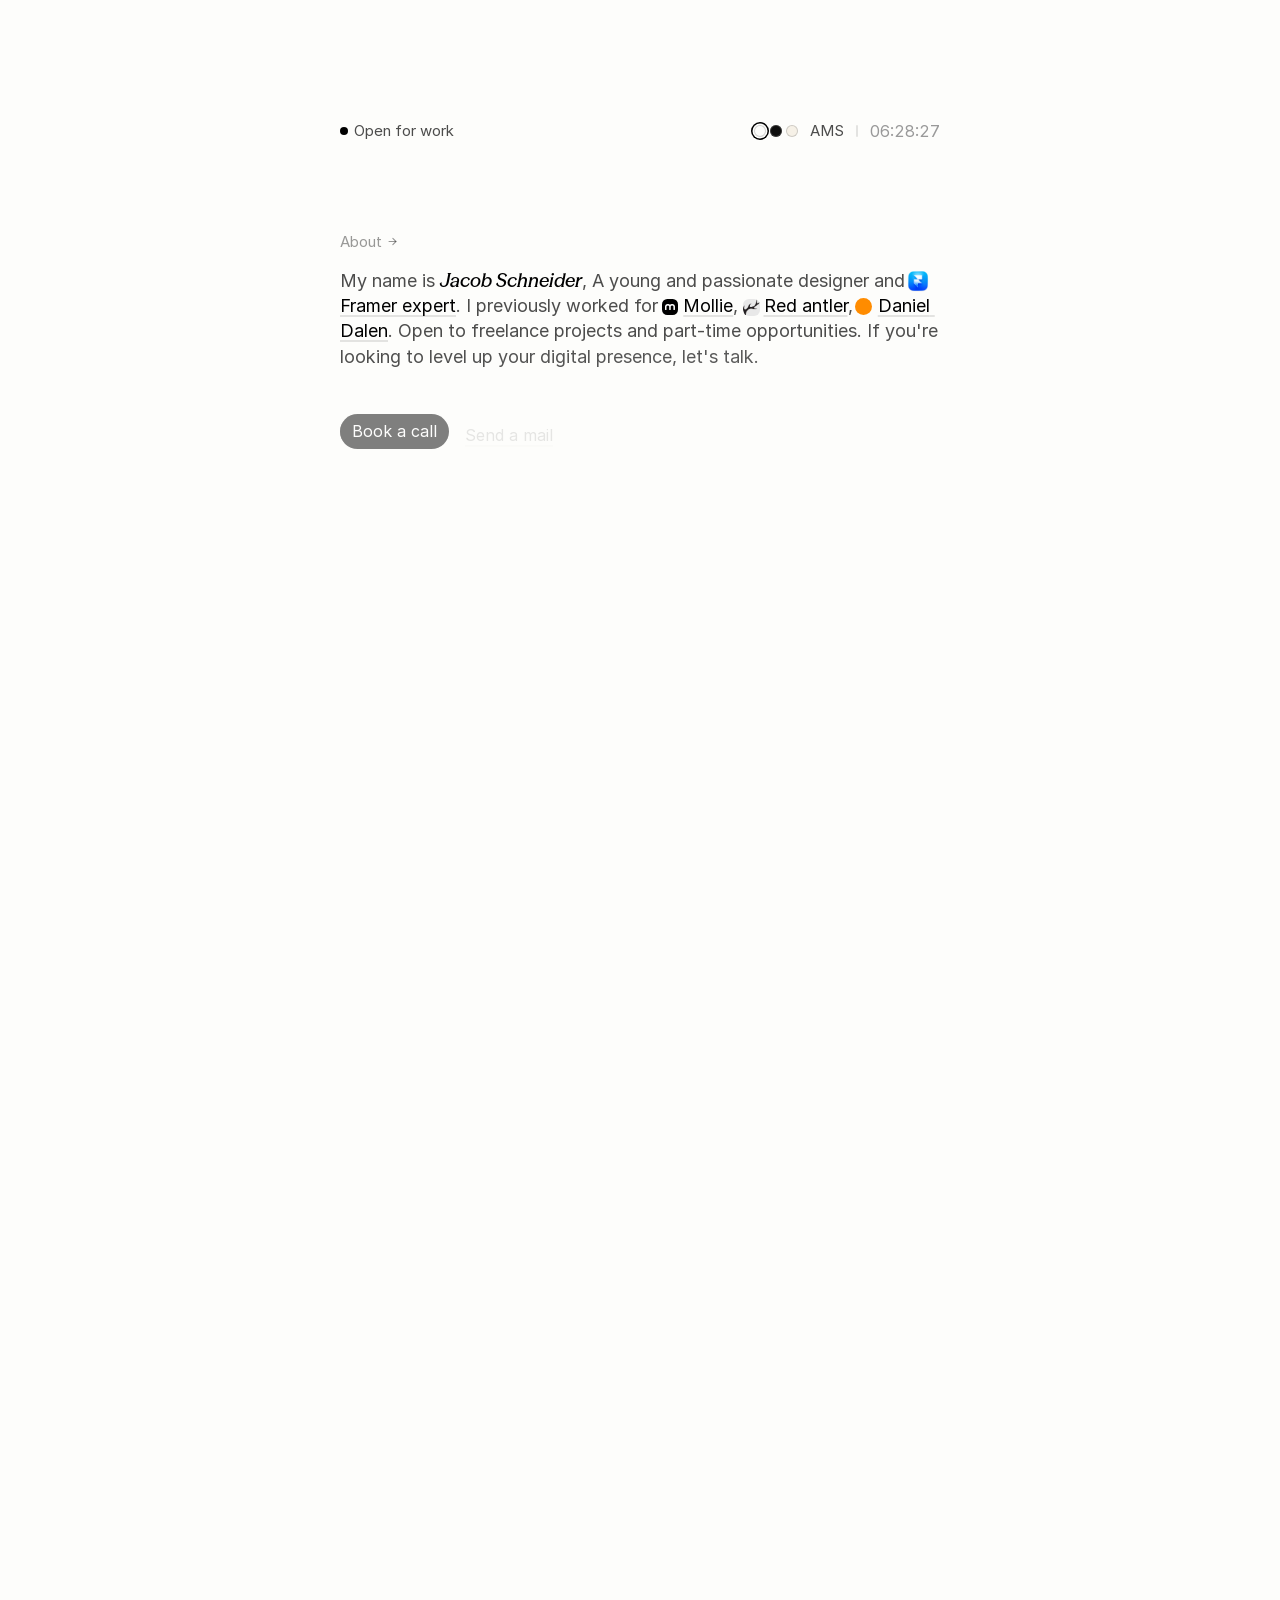
==== index.html @ 1ae85ffe "Initial commit: personal site Co-Authored-By: Claude Opus 5.5 <noreply@anthropic.com>" ====
<!doctype html>
<html lang="en">
<head>
<meta charset="utf-8">
<meta name="viewport" content="width=device-width, initial-scale=1">
<title>Jacob Schneider • Freelance Designer &amp; Developer</title>
<meta name="description" content="18 year old webdesigner and Framer developer based in The Netherlands. Worked with Into The Great Wide open - Alpha Dojo - Letters - Museum Villa">

<link rel="icon" href="assets/img/favicon.png">
<link rel="canonical" href="https://www.jacobschneider.design/">

<meta property="og:type" content="website">
<meta property="og:url" content="https://www.jacobschneider.design/">
<meta property="og:title" content="Jacob Schneider • Freelance Designer &amp; Developer">
<meta property="og:description" content="18 year old webdesigner and Framer developer based in The Netherlands. Worked with Into The Great Wide open - Alpha Dojo - Letters - Museum Villa">
<meta property="og:image" content="assets/img/og-image.png">
<meta name="twitter:card" content="summary_large_image">
<meta name="twitter:title" content="Jacob Schneider • Freelance Designer &amp; Developer">
<meta name="twitter:description" content="18 year old webdesigner and Framer developer based in The Netherlands. Worked with Into The Great Wide open - Alpha Dojo - Letters - Museum Villa">
<meta name="twitter:image" content="assets/img/og-image.png">

<link rel="preload" as="font" type="font/woff2" crossorigin href="assets/fonts/GrgcKwrN6d3Uz8EwcLHZxwEfC4.woff2">
<link rel="preload" as="font" type="font/woff2" crossorigin href="assets/fonts/zmjM2ePSvHOZ43x5hgbOQjVZPRM.woff2">
<link rel="stylesheet" href="styles.css">
<script>
  // Resolve the theme before first paint so it can't flash the wrong one.
  (function () {
    var ok = ['light', 'dark', 'paper'];
    var t;
    try { t = localStorage.getItem('theme'); } catch (e) {}
    if (ok.indexOf(t) < 0) {
      t = window.matchMedia && matchMedia('(prefers-color-scheme: dark)').matches ? 'dark' : 'light';
    }
    document.documentElement.setAttribute('data-theme', t);
  })();

  // Hide the hero before first paint so the intro can't flash unanimated.
  // The failsafe reveals it anyway if the scripts fail to load.
  document.documentElement.classList.add('pre-anim');
  setTimeout(function () { document.documentElement.classList.remove('pre-anim'); }, 2000);
</script>
</head>

<body>
<main class="page">

  <!-- ───────────────────────── status bar ───────────────────────── -->
  <header class="statusbar">
    <div class="statusbar__row">
      <div class="statusbar__side statusbar__side--start">
        <div class="status">
          <span class="status__dot" aria-hidden="true"></span>
          <p class="status__label">Open for work</p>
        </div>
      </div>
      <div class="statusbar__side statusbar__side--end">
        <div class="themes" id="themes" aria-label="Colour theme">
          <button class="sw sw--light" type="button" data-theme-id="light" aria-label="Light theme"></button>
          <button class="sw sw--dark" type="button" data-theme-id="dark" aria-label="Dark theme"></button>
          <button class="sw sw--paper" type="button" data-theme-id="paper" aria-label="Paper theme"></button>
        </div>
        <p class="statusbar__city">AMS</p>
      </div>
      <span class="statusbar__divider" aria-hidden="true"></span>
      <p class="clock" id="clock" aria-label="Current time in Amsterdam">--:--:--</p>
    </div>
  </header>

  <!-- ───────────────────────── about ───────────────────────── -->
  <section class="about" aria-labelledby="about-title">
    <a class="section-label section-label--link" id="about-title" href="about.html">About
      <svg viewBox="0 0 16 16" aria-hidden="true"><path d="M3 8h10"/><path d="M8.5 3.5 13 8l-4.5 4.5"/></svg>
    </a>

    <p class="about__text"><span class="dim">My name is </span><span class="signature">Jacob Schneider</span><span class="dim">, A young and passionate designer and</span><span class="ico ico--framer" aria-hidden="true"><img src="assets/img/framer-logo.png" width="24" height="24" alt=""></span><span class="dim">   </span><a class="lnk" href="https://www.framer.com/@jacobcschneider/" target="_blank" rel="noopener">Framer expert</a><span class="dim">. I previously worked for </span><span class="mark mark--mollie" aria-hidden="true"><img src="assets/img/mollie-mark.png" width="10" height="10" alt=""></span><a class="lnk" href="https://mollie.com" target="_blank" rel="noopener">Mollie</a><span class="dim">, </span><img class="mark mark--antler" src="assets/img/red-antler.webp" width="17" height="17" alt="" aria-hidden="true"><a class="lnk" href="https://www.redantler.com/" target="_blank" rel="noopener">Red antler</a><span class="dim">, </span><span class="mark mark--dalen" aria-hidden="true"></span><a class="lnk" href="https://x.com/Danieldalen/status/1997968939041906960" target="_blank" rel="noopener">Daniel Dalen</a><span class="dim">. Open to freelance projects and part-time opportunities. If you're looking to level up your digital presence, let's talk.</span></p>

    <div class="about__actions">
      <!-- The wrapper is what the hero intro animates; the magnetic hover moves
           the <a> inside it, so the two never fight over `transform`. -->
      <span class="magnet">
        <a class="btn" href="https://cal.com/jacobschneider/15min?overlayCalendar=true" target="_blank" rel="noopener">
          <span class="btn__shine" aria-hidden="true"></span>
          <span class="btn__label">Book a call</span>
        </a>
      </span>
      <span class="mail">
        <a class="lnk lnk--16" href="mailto:sjakieschneider@gmail.com">Send a mail</a>
      </span>
    </div>
  </section>

  <!-- ───────────────────────── testimonials ───────────────────────── -->
  <section class="testimonials" aria-labelledby="testimonials-title">
    <div class="testimonials__head">
      <p class="section-label" id="testimonials-title">Testimonials</p>
      <div class="dots" id="dots" aria-hidden="true">
        <span class="dot is-active"></span><span class="dot"></span><span class="dot"></span><span class="dot"></span>
      </div>
    </div>

    <div class="slides" id="slides">
      <div class="slide is-active">
        <img class="slide__avatar" src="assets/img/avatar-daniel-dalen.png" width="16" height="16" alt="">
        <p class="slide__text"><a class="slide__link" href="https://x.com/Danieldalen/status/1997968939041906960" target="_blank" rel="noopener">    <span class="u">Daniel Dalen:</span> ".@JacobCSchneider is honestly one of the most talented web designers I've ever worked with.  If you need landing pages, he's your guy."</a></p>
      </div>

      <div class="slide">
        <img class="slide__avatar" src="assets/img/avatar-2.png" width="16" height="16" alt="">
        <p class="slide__text">    Jorn van Dijk: Dope work!</p>
      </div>

      <div class="slide">
        <img class="slide__avatar" src="assets/img/avatar-3.png" width="16" height="16" alt="">
        <p class="slide__text">    Ben Smith: Jacob has an unmatched eye for detail. His ability to turn ideas into reality proves his skill level as a designer. I needed a landing page that went beyond aesthetic, something that truly converts—and he delivered.</p>
      </div>

      <div class="slide">
        <img class="slide__avatar" src="assets/img/avatar-4.png" width="16" height="16" alt="">
        <p class="slide__text"><a class="slide__link" href="https://x.com/JacobCSchneider/status/1974901613182730538" target="_blank" rel="noopener">    Tommy Geoco: "I would hire this guy in a heartbeat"</a></p>
      </div>
    </div>

    <div class="arrows">
      <button class="arrow" id="prev" type="button" aria-label="Previous testimonial">
        <svg viewBox="0 0 24 24" aria-hidden="true"><path d="M19 12H5"/><path d="M12 19l-7-7 7-7"/></svg>
      </button>
      <button class="arrow arrow--next" id="next" type="button" aria-label="Next testimonial">
        <svg viewBox="0 0 24 24" aria-hidden="true"><path d="M19 12H5"/><path d="M12 19l-7-7 7-7"/></svg>
      </button>
    </div>
  </section>

  <!-- ───────────────────────── works ───────────────────────── -->
  <section class="works" aria-labelledby="works-title">
    <div class="works__head">
      <p class="section-label" id="works-title">Works</p>
    </div>

    <div class="work-row">
      <article class="card" style="--vx:48px; --vy:48px; --vw:466px; --vh:264px; --mar:1920/1080" data-project="museum-villa">
        <div class="card__media">
          <video src="assets/video/museum-villa.mp4" poster="assets/img/poster-museum-villa.png"
                 autoplay loop muted playsinline></video>
        </div>
        <p class="card__label">Museum Villa</p>
        <button class="card__open" type="button" aria-haspopup="dialog" aria-label="Open case study: Museum Villa"><span class="card__expand"><svg viewBox="0 0 16 16" aria-hidden="true"><path d="M9.5 2.5h4v4"/><path d="M13.5 2.5l-5 5"/><path d="M6.5 13.5h-4v-4"/><path d="M2.5 13.5l5-5"/></svg></span></button>
      </article>

      <article class="card" style="--vx:50px; --vy:48px; --vw:463px; --vh:290px; --mar:1724/1080" data-project="mollie-hive">
        <div class="card__media">
          <video src="assets/video/mollie-hive.mp4" poster="assets/img/poster-mollie-hive.png"
                 autoplay loop muted playsinline></video>
        </div>
        <p class="card__label">Mollie X Hive</p>
        <button class="card__open" type="button" aria-haspopup="dialog" aria-label="Open case study: Mollie X Hive"><span class="card__expand"><svg viewBox="0 0 16 16" aria-hidden="true"><path d="M9.5 2.5h4v4"/><path d="M13.5 2.5l-5 5"/><path d="M6.5 13.5h-4v-4"/><path d="M2.5 13.5l5-5"/></svg></span></button>
      </article>
    </div>

    <div class="work-row">
      <article class="card" style="--vx:48px; --vy:42px; --vw:466px; --vh:316px; --mar:302/211" data-project="ai-at-mollie">
        <div class="card__media">
          <video src="assets/video/ai-at-mollie.mp4" autoplay loop muted playsinline></video>
        </div>
        <p class="card__label">AI at Mollie</p>
        <button class="card__open" type="button" aria-haspopup="dialog" aria-label="Open case study: AI at Mollie"><span class="card__expand"><svg viewBox="0 0 16 16" aria-hidden="true"><path d="M9.5 2.5h4v4"/><path d="M13.5 2.5l-5 5"/><path d="M6.5 13.5h-4v-4"/><path d="M2.5 13.5l5-5"/></svg></span></button>
      </article>

      <article class="card" style="--vx:48px; --vy:48px; --vw:466px; --vh:288px; --mar:1748/1080" data-project="letters">
        <div class="card__media">
          <video src="assets/video/letters.mp4" poster="assets/img/poster-letters.png"
                 autoplay loop muted playsinline></video>
        </div>
        <p class="card__label">Letters</p>
        <button class="card__open" type="button" aria-haspopup="dialog" aria-label="Open case study: Letters"><span class="card__expand"><svg viewBox="0 0 16 16" aria-hidden="true"><path d="M9.5 2.5h4v4"/><path d="M13.5 2.5l-5 5"/><path d="M6.5 13.5h-4v-4"/><path d="M2.5 13.5l5-5"/></svg></span></button>
      </article>
    </div>

    <div class="work-row">
      <article class="card" style="--vx:48px; --vy:38px; --vw:466px; --vh:325px; --mar:1548/1080" data-project="elvex">
        <div class="card__media">
          <video src="assets/video/elvex.mp4" autoplay loop muted playsinline></video>
        </div>
        <p class="card__label">Elvex</p>
        <button class="card__open" type="button" aria-haspopup="dialog" aria-label="Open case study: Elvex"><span class="card__expand"><svg viewBox="0 0 16 16" aria-hidden="true"><path d="M9.5 2.5h4v4"/><path d="M13.5 2.5l-5 5"/><path d="M6.5 13.5h-4v-4"/><path d="M2.5 13.5l5-5"/></svg></span></button>
      </article>

      <article class="card" style="--vx:48px; --vy:48px; --vw:466px; --vh:303px; --mar:1660/1080" data-project="itgwo">
        <div class="card__media">
          <video src="assets/video/itgwo.mp4" autoplay loop muted playsinline></video>
        </div>
        <p class="card__label">ITGWO</p>
        <button class="card__open" type="button" aria-haspopup="dialog" aria-label="Open case study: ITGWO"><span class="card__expand"><svg viewBox="0 0 16 16" aria-hidden="true"><path d="M9.5 2.5h4v4"/><path d="M13.5 2.5l-5 5"/><path d="M6.5 13.5h-4v-4"/><path d="M2.5 13.5l5-5"/></svg></span></button>
      </article>
    </div>


    <div class="work-row">
      <article class="card" style="--vx:48px; --vy:48px; --vw:466px; --vh:266px; --mar:1320/754" data-project="agency-template">
        <div class="card__media">
          <video src="assets/video/agency-template.mp4" autoplay loop muted playsinline></video>
        </div>
        <p class="card__label">Agency Template</p>
        <button class="card__open" type="button" aria-haspopup="dialog" aria-label="Open case study: Agency Template"><span class="card__expand"><svg viewBox="0 0 16 16" aria-hidden="true"><path d="M9.5 2.5h4v4"/><path d="M13.5 2.5l-5 5"/><path d="M6.5 13.5h-4v-4"/><path d="M2.5 13.5l5-5"/></svg></span></button>
      </article>

      <article class="card" style="--vx:48px; --vy:48px; --vw:466px; --vh:265px; --mar:1896/1080" data-project="moda">
        <div class="card__media">
          <video src="assets/video/moda.mp4" autoplay loop muted playsinline></video>
        </div>
        <p class="card__label">MODA</p>
        <button class="card__open" type="button" aria-haspopup="dialog" aria-label="Open case study: MODA"><span class="card__expand"><svg viewBox="0 0 16 16" aria-hidden="true"><path d="M9.5 2.5h4v4"/><path d="M13.5 2.5l-5 5"/><path d="M6.5 13.5h-4v-4"/><path d="M2.5 13.5l5-5"/></svg></span></button>
      </article>
    </div>
  </section>

  <!-- ───────────────────────── services ───────────────────────── -->
  <section class="services" aria-labelledby="services-title">
    <p class="section-label" id="services-title">Services</p>
    <ul class="services__list">
      <li class="service">
        <span class="service__num">01</span>
        <h3 class="service__name">Web design</h3>
        <p class="service__desc">Layouts that read fast and make the next step obvious.</p>
      </li>
      <li class="service">
        <span class="service__num">02</span>
        <h3 class="service__name">Brand design</h3>
        <p class="service__desc">Identity, type and colour that hold together everywhere.</p>
      </li>
      <li class="service">
        <span class="service__num">03</span>
        <h3 class="service__name">Code development</h3>
        <p class="service__desc">Custom HTML, CSS and JavaScript for when a builder isn't enough.</p>
      </li>
      <li class="service">
        <span class="service__num">04</span>
        <h3 class="service__name">Framer development</h3>
        <p class="service__desc">Built and published in Framer, ready for your team to edit.</p>
      </li>
    </ul>
  </section>

  <div class="page-cta">
    <a class="btn" href="https://cal.com/jacobschneider/15min?overlayCalendar=true" target="_blank" rel="noopener">
      <span class="btn__shine" aria-hidden="true"></span>
      <span class="btn__label">Book a call</span>
    </a>
  </div>


  <!-- ───────────────────────── project modal ─────────────────────────
       Copy below is PLACEHOLDER — edit the <template> for each project.
       `live` hrefs are "#"; point them at the real URLs.
  ------------------------------------------------------------------ -->
  <dialog class="modal" id="modal" aria-labelledby="modal-title">
    <button class="modal__close" type="button" id="modal-close" aria-label="Close">
      <svg viewBox="0 0 16 16" aria-hidden="true"><path d="M4 4l8 8M12 4l-8 8"/></svg>
    </button>
    <div class="modal__body" id="modal-body"></div>
  </dialog>

  <template id="detail-museum-villa">
    <div class="detail">
      <div class="detail__head">
        <div class="detail__intro">
          <p class="detail__meta">Design &amp; Framer development · 2025</p>
          <h2 class="detail__title" id="modal-title">Museum Villa</h2>
          <p class="detail__lead">Built in spring 2025 together with Studio Somehow — my first proper studio collaboration. The museum’s typographic identity carries the page, with programme and visitor information kept quick to scan on a phone.</p>
        </div>
      </div>
      <div class="detail__media">
        <video src="assets/video/museum-villa.mp4" poster="assets/img/poster-museum-villa.png" autoplay loop muted playsinline></video>
      </div>
    </div>
  </template>

  <template id="detail-mollie-hive">
    <div class="detail">
      <div class="detail__head">
        <div class="detail__intro">
          <p class="detail__meta">Framer development · 2025</p>
          <h2 class="detail__title" id="modal-title">Mollie X Hive</h2>
          <p class="detail__lead">Event site for Hive, Mollie’s ecommerce showcase at 8 Bishopsgate in London on 16 October 2025. High-contrast type and motion carry the invitation, and every screen has one job: get people to join.</p>
        </div>
      </div>
      <div class="detail__media">
        <video src="assets/video/mollie-hive.mp4" poster="assets/img/poster-mollie-hive.png" autoplay loop muted playsinline></video>
      </div>
    </div>
  </template>

  <template id="detail-ai-at-mollie">
    <div class="detail">
      <div class="detail__head">
        <div class="detail__intro">
          <p class="detail__meta">Framer development · 2025</p>
          <h2 class="detail__title" id="modal-title">AI at Mollie</h2>
          <p class="detail__lead">Mollie’s AI manifesto on jobs.mollie.com — how the company works with AI, told through figures and product rather than long copy. Built during my summer at Mollie.</p>
        </div>
      </div>
      <div class="detail__media">
        <video src="assets/video/ai-at-mollie.mp4" autoplay loop muted playsinline></video>
      </div>
    </div>
  </template>

  <template id="detail-letters">
    <div class="detail">
      <div class="detail__head">
        <div class="detail__intro">
          <p class="detail__meta">Design &amp; development · 2025</p>
          <h2 class="detail__title" id="modal-title">Letters</h2>
          <p class="detail__lead">Product landing page for Letters, a tool that transcribes medical letters in seconds — halving transcription costs and writing letters three times faster without changing the clinic’s workflow. One clear promise, and a direct path to sign-up.</p>
        </div>
      </div>
      <div class="detail__media">
        <video src="assets/video/letters.mp4" poster="assets/img/poster-letters.png" autoplay loop muted playsinline></video>
      </div>
    </div>
  </template>

  <template id="detail-elvex">
    <div class="detail">
      <div class="detail__head">
        <div class="detail__intro">
          <p class="detail__meta">Design &amp; Framer development</p>
          <h2 class="detail__title" id="modal-title">Elvex</h2>
          <p class="detail__lead">A marketing site for Elvex. A restrained, mostly white layout lets the product screens lead, with the interface shown in context instead of described.</p>
        </div>
      </div>
      <div class="detail__media">
        <video src="assets/video/elvex.mp4" autoplay loop muted playsinline></video>
      </div>
    </div>
  </template>

  <template id="detail-itgwo">
    <div class="detail">
      <div class="detail__head">
        <div class="detail__intro">
          <p class="detail__meta">Design &amp; Framer development · 2024</p>
          <h2 class="detail__title" id="modal-title">ITGWO</h2>
          <p class="detail__lead">My first serious project, end of 2024: the site for Into The Great Wide Open, the festival on Vlieland. A dark, full-bleed stage for the line-up and practical information, designed to be read outdoors on a phone.</p>
        </div>
      </div>
      <div class="detail__media">
        <video src="assets/video/itgwo.mp4" autoplay loop muted playsinline></video>
      </div>
    </div>
  </template>

  <template id="detail-agency-template">
    <div class="detail">
      <div class="detail__head">
        <div class="detail__intro">
          <p class="detail__meta">Framer template · 2026</p>
          <h2 class="detail__title" id="modal-title">Agency Template</h2>
          <p class="detail__lead">My second Framer template. It launched to almost nothing — around #2000 on the marketplace — so I used the long review window to rebuild it around user feedback, then relaunched it with this promo film.</p>
        </div>
      </div>
      <div class="detail__media">
        <video src="assets/video/agency-template.mp4" autoplay loop muted playsinline></video>
      </div>
    </div>
  </template>

  <template id="detail-moda">
    <div class="detail">
      <div class="detail__head">
        <div class="detail__intro">
          <p class="detail__meta">With Red Antler · 2026</p>
          <h2 class="detail__title" id="modal-title">MODA</h2>
          <p class="detail__lead">A new project with Red Antler, the New York studio, made over the turn of 2025 into 2026.</p>
        </div>
      </div>
      <div class="detail__media">
        <video src="assets/video/moda.mp4" autoplay loop muted playsinline></video>
      </div>
    </div>
  </template>

</main>

<script src="assets/js/gsap.min.js"></script>
<script src="script.js"></script>
</body>
</html>
---- styles.css ----
/* ============================================================
   jacobschneider.design — hand-coded rebuild of the Framer site
   Breakpoints mirror the original: desktop ≥1200, tablet 810–1199, mobile ≤809
   ============================================================ */

/* ── fonts ───────────────────────────────────────────────── */
@font-face { font-family: "Season Mix Medium Italic"; src: url("assets/fonts/zmjM2ePSvHOZ43x5hgbOQjVZPRM.woff2") format("woff2"); font-style: italic; font-weight: 580; font-display: swap }
@font-face { font-family: "Inter"; src: url("assets/fonts/GrgcKwrN6d3Uz8EwcLHZxwEfC4.woff2") format("woff2"); font-display: swap; font-style: normal; font-weight: 400; unicode-range: U+0000-00FF, U+0131, U+0152-0153, U+02BB-02BC, U+02C6, U+02DA, U+02DC, U+2000-206F, U+2070, U+2074-207E, U+2080-208E, U+20AC, U+2122, U+2191, U+2193, U+2212, U+2215, U+FEFF, U+FFFD }
@font-face { font-family: "Inter"; src: url("assets/fonts/JeYwfuaPfZHQhEG8U5gtPDZ7WQ.woff2") format("woff2"); font-display: swap; font-style: normal; font-weight: 400; unicode-range: U+0100-024F, U+0259, U+1E00-1EFF, U+2020, U+20A0-20AB, U+20AD-20CF, U+2113, U+2C60-2C7F, U+A720-A7FF }
@font-face { font-family: "Inter"; src: url("assets/fonts/b6Y37FthZeALduNqHicBT6FutY.woff2") format("woff2"); font-display: swap; font-style: normal; font-weight: 400; unicode-range: U+0102-0103, U+0110-0111, U+0128-0129, U+0168-0169, U+01A0-01A1, U+01AF-01B0, U+1EA0-1EF9, U+20AB }
@font-face { font-family: "Inter"; src: url("assets/fonts/OYrD2tBIBPvoJXiIHnLoOXnY9M.woff2") format("woff2"); font-display: swap; font-style: normal; font-weight: 400; unicode-range: U+0370-03FF }
@font-face { font-family: "Inter"; src: url("assets/fonts/Y9k9QrlZAqio88Klkmbd8VoMQc.woff2") format("woff2"); font-display: swap; font-style: normal; font-weight: 400; unicode-range: U+1F00-1FFF }
@font-face { font-family: "Inter"; src: url("assets/fonts/EOr0mi4hNtlgWNn9if640EZzXCo.woff2") format("woff2"); font-display: swap; font-style: normal; font-weight: 400; unicode-range: U+0301, U+0400-045F, U+0490-0491, U+04B0-04B1, U+2116 }
@font-face { font-family: "Inter"; src: url("assets/fonts/5vvr9Vy74if2I6bQbJvbw7SY1pQ.woff2") format("woff2"); font-display: swap; font-style: normal; font-weight: 400; unicode-range: U+0460-052F, U+1C80-1C88, U+20B4, U+2DE0-2DFF, U+A640-A69F, U+FE2E-FE2F }
/* metric-compatible fallback, so the layout does not shift while Inter loads */
@font-face { font-family: "Inter Placeholder"; src: local("Arial"); ascent-override: 89.79%; descent-override: 22.36%; line-gap-override: 0%; size-adjust: 107.89% }

/* ── tokens ──────────────────────────────────────────────── */
:root {
  --bg:        #fdfdfb;
  --ink:       #000;
  --ink-70:    rgba(0, 0, 0, .7);
  --ink-40:    rgba(0, 0, 0, .4);
  --line:      #e3e3e1;
  --card-bg:   #f3f3f1;
  --clock:     #999;
  --accent:    #ff8c00;
  --chip-bg:   #e8e8e8;

  --veil:      rgba(253, 253, 251, .72);   /* modal wash + card affordance */
  --on-ink:    #fff;                       /* text on a solid --ink fill */

  --col:       600px;   /* centred reading column */
  --ease:      cubic-bezier(.44, 0, .56, 1);
}

/* ── themes ──────────────────────────────────────────────
   Set on <html> before first paint by the inline script in <head>; the button
   left of AMS cycles through them and remembers the choice. Every theme only
   restates these tokens — nothing else in the stylesheet is theme-aware.
   --chip-bg stays light throughout because the Red Antler logo is baked dark
   on light, and the Mollie plate stays dark because its glyph is white. */

/* neutral near-black */
:root[data-theme="dark"] {
  --bg:        #0e0e0d;
  --ink:       #f4f4f1;
  --ink-70:    rgba(244, 244, 241, .7);
  --ink-40:    rgba(244, 244, 241, .4);
  --line:      #2d2d2a;
  --card-bg:   #1a1a18;
  --clock:     #6e6e69;
  --veil:      rgba(14, 14, 13, .72);
  --on-ink:    #0e0e0d;

  color-scheme: dark;
}

/* warm cream, brown-black ink */
:root[data-theme="paper"] {
  --bg:        #f6f1e7;
  --ink:       #2b2420;
  --ink-70:    rgba(43, 36, 32, .72);
  --ink-40:    rgba(43, 36, 32, .42);
  --line:      #e2d9c9;
  --card-bg:   #efe8da;
  --clock:     #a39889;
  --veil:      rgba(246, 241, 231, .74);
  --on-ink:    #f6f1e7;
  --chip-bg:   #e6ded0;
}


/* Components carry their own transitions (links, dots, arrows, buttons), so a
   theme change would fade some things and snap others. This kills every
   transition for the duration of the swap, so the whole page flips at once.
   script.js adds it, forces a style flush, then removes it. */
:root.theming,
:root.theming *,
:root.theming *::before,
:root.theming *::after {
  transition: none !important;
  animation-duration: 0s !important;
}

/* ── base ────────────────────────────────────────────────── */
*, *::before, *::after { box-sizing: border-box }

html { -webkit-text-size-adjust: 100% }

body {
  margin: 0;
  background: var(--bg);
  color: var(--ink);
  font-family: Inter, "Inter Placeholder", sans-serif;
  font-size: 16px;
  line-height: 1.2;
  font-weight: 400;
  -webkit-font-smoothing: antialiased;
  -moz-osx-font-smoothing: grayscale;
}

p { margin: 0 }

img, video { display: block }

.page {
  display: flex;
  flex-direction: column;
  gap: 90px;
  padding-top: 120px;
}

/* The home page ends on the Works CTA, which carries its own 80px. The about
   page ends on the readout, so it needs the room adding. */
.page--about { padding-bottom: 180px }

/* every section except Works is a centred 600px column */
.statusbar, .about, .testimonials, .services {
  width: 100%;
  max-width: var(--col);
  margin-inline: auto;
}

.section-label {
  font-size: 15px;
  line-height: 1.4em;
  color: var(--ink-40);
}

/* The About label doubles as the link to the about page. inline-flex, not
   inline, so the hero intro can still transform it. */
.section-label--link {
  display: inline-flex;
  align-items: center;
  gap: 5px;
  text-decoration: none;
  transition: color .2s var(--ease);
}
.section-label--link:hover { color: var(--ink) }
.section-label--link svg {
  width: 11px; height: 11px;
  fill: none; stroke: currentColor;
  stroke-width: 1.6; stroke-linecap: round; stroke-linejoin: round;
  transition: transform .2s var(--ease);
}
.section-label--link:hover svg { transform: translateX(2px) }

/* shared link treatment — the grey rule under links is an underline,
   not a separate element as in the Framer export */
.lnk {
  color: var(--ink);
  text-decoration: underline;
  text-decoration-color: var(--line);
  text-decoration-thickness: 2px;
  text-underline-offset: 3px;
  text-decoration-skip-ink: none;
  transition: color .2s var(--ease);
}
.lnk:hover { color: var(--ink-40) }
.lnk--16 { font-size: 16px; line-height: 1.2em; text-underline-offset: 4px }

/* ═══════════════════════ status bar ═══════════════════════ */
.statusbar__row {
  display: flex;
  align-items: center;
  justify-content: center;
  gap: 12px;
}

.statusbar__side { flex: 1 0 0; display: flex; align-items: center; gap: 4px; min-width: 0 }
.statusbar__side--start { justify-content: flex-start }
.statusbar__side--end   { justify-content: flex-end }

.status { display: flex; align-items: center; gap: 6px }

.status__dot {
  width: 8px;
  height: 8px;
  border-radius: 50px;
  background: var(--ink);
  flex: none;
}

.status__label,
.statusbar__city {
  font-size: 15px;
  line-height: 1.4em;
  color: var(--ink-70);
  white-space: nowrap;
}

/* Colour-theme swatches, sitting just left of AMS. Each one is simply that
   theme's page colour. Hard-coded per theme on purpose — a swatch must show
   its own theme, not the active one. The hairline keeps the pale ones visible
   against a pale page. */
.themes {
  display: flex;
  align-items: center;
  gap: 4px;
  margin-right: 8px;
}

.sw {
  width: 12px;
  height: 12px;
  padding: 0;
  border: 0;
  border-radius: 50%;
  cursor: pointer;
  background: var(--sw-bg);
  box-shadow: inset 0 0 0 1px rgba(128, 128, 128, .35);
  transition: transform .18s var(--ease);
}
.sw:hover { transform: scale(1.18) }
.sw:focus-visible { outline: 2px solid var(--ink); outline-offset: 3px }

/* the active one keeps a ring in the current theme's ink */
.sw[aria-pressed="true"] {
  box-shadow: inset 0 0 0 1px rgba(128, 128, 128, .35),
              0 0 0 1.5px var(--bg),
              0 0 0 3px var(--ink);
}

.sw--light    { --sw-bg: #fdfdfb }
.sw--dark     { --sw-bg: #0e0e0d }
.sw--paper    { --sw-bg: #f6f1e7 }

@media (prefers-reduced-motion: reduce) {
  .sw { transition: none }
  .sw:hover { transform: none }
}

.statusbar__divider {
  width: 2px;
  height: 12px;
  border-radius: 36px;
  background: var(--line);
  flex: none;
}

.clock {
  color: var(--clock);
  font-size: 16px;
  line-height: 1em;
  font-variant-numeric: tabular-nums;
  white-space: nowrap;
}

/* ═══════════════════════ about ═══════════════════════════ */
.about {
  display: flex;
  flex-direction: column;
  align-items: flex-start;
  gap: 16px;
}

.about__text {
  /* pre-wrap preserves the padded space runs the inline marks sit in —
     this is how the original reserves room for them */
  white-space: pre-wrap;
  font-size: 18px;
  line-height: 1.4em;
  color: var(--ink);
  width: 100%;
}

.dim { color: var(--ink-70) }

.signature {
  font-family: "Season Mix Medium Italic", sans-serif;
  font-style: italic;
  font-weight: 580;
  font-size: 19px;
  color: var(--ink);
}

/* The Framer logo is the one mark that must stay at the end of its line when
   the text wraps after it, so it is drawn from a zero-advance anchor that sits
   in the padded space run (the same trick the Framer export uses). --y places
   the icon centre relative to the baseline. */
.ico {
  position: relative;
  display: inline-block;
  width: 0;
  height: 0;
  vertical-align: baseline;
}
.ico > * {
  position: absolute;
  left: var(--x, 3px);
  top: var(--y, -5px);
  transform: translateY(-50%);
}
.ico--framer > * { --x: 1.1px; --y: -6.1px; width: 24px; height: 24px }

/* The company marks are real inline boxes instead, so a line break can never
   strand one away from the name it belongs to. The margins are tuned so each
   mark takes exactly the space the original reserved for it. */
.mark {
  display: inline-block;
  flex: none;
}
.mark--mollie {
  width: 16px;
  height: 16px;
  margin: 0 5px 0 -.76px;
  border-radius: 5.28px;
  background: #000;          /* the glyph is white, so the plate stays dark */
  vertical-align: -2.7px;
  text-align: center;
}
/* The source PNG is 240x157 of actual glyph (it used to carry 76px of empty
   space on top, which pushed the m low). Rendered at its real aspect and
   centred: 6.54 + 2 * 4.73 = 16, so the chip's baseline is unchanged. */
.mark--mollie img { width: 10px; height: 6.54px; margin: 4.73px auto }

.mark--antler {
  width: 17px;
  height: 17px;
  margin: 0 4px 0 -.76px;
  border-radius: 6px;
  background: var(--chip-bg);
  vertical-align: -3.7px;
}

/* Pure black would vanish into the dark page; this keeps the badge legible
   while staying effectively black. */
:root[data-theme="dark"] .mark--mollie { background: #1c1c1a }

.mark--dalen {
  width: 17px;
  height: 17px;
  margin: 0 6px 0 -2.76px;
  border-radius: 50%;
  background: var(--accent);
  vertical-align: -2.7px;
}

/* ── actions ── */
.about__actions {
  display: flex;
  align-items: center;
  gap: 16px;
  padding-top: 24px;
}

.magnet { display: inline-flex }

.btn {
  position: relative;
  display: inline-flex;
  flex-direction: column;
  align-items: center;
  justify-content: center;
  gap: 10px;
  padding: 8px 12px;
  border-radius: 186px;
  background: var(--ink);
  color: var(--on-ink);
  text-decoration: none;
  overflow: hidden;
  isolation: isolate;
}

.btn__label {
  position: relative;
  z-index: 2;
  font-size: 16px;
  line-height: 1.2em;
  white-space: nowrap;
}

/* Sheen that sweeps across the pill on hover — exactly as the Framer original
   ships it: in the button's own colour, so it is invisible there and here.
   Kept 1:1 on purpose. Set --shine (e.g. rgba(255,255,255,.28)) to see it. */
.btn__shine {
  position: absolute;
  z-index: 1;
  top: calc(51.4286% - 14.5px);
  left: -44px;
  width: 45px;
  height: 29px;
  background: var(--shine, var(--ink));
  filter: blur(6px);
  transform: rotate(20deg);
  transition: left .55s var(--ease);
}
.btn:hover .btn__shine { left: 104px }

@media (prefers-reduced-motion: reduce) {
  .btn__shine { transition: none }
}

/* ═══════════════════════ testimonials ═════════════════════ */
/* 613px, not 600px: the original testimonial block is 13px wider than the
   other columns and therefore sits ~6px further left. Kept for fidelity —
   set this to var(--col) to line it up with About. */
.testimonials {
  max-width: 613px;
  display: flex;
  flex-direction: column;
  gap: 16px;
}

.testimonials__head {
  display: flex;
  align-items: center;
  justify-content: space-between;
  width: 100%;
  max-width: var(--col);
}

.dots { display: flex; gap: 2px }

.dot {
  width: 2px;
  height: 12px;
  border-radius: 36px;
  background: var(--line);
  transition: background-color .2s var(--ease);
}
.dot.is-active { background: var(--ink) }

/* only the active slide is in flow — the block grows and shrinks with it,
   exactly like the original */
.slides { position: relative; width: 100% }

.slide {
  position: absolute;
  inset: 0 auto auto 0;
  width: 100%;
  opacity: 0;
  pointer-events: none;
  transition: opacity .3s var(--ease);
}
.slide.is-active {
  position: relative;
  opacity: 1;
  pointer-events: auto;
}

/* Animated mode (GSAP present, motion allowed): every slide goes absolute and
   the wrapper's own height is tweened, so the arrows below glide between the
   one-line and four-line quotes instead of snapping. */
.slides.is-animated .slide {
  position: absolute;
  opacity: 1;
  visibility: hidden;
  transition: none;
}
.slides.is-animated .slide.is-active { visibility: visible }

.slide__avatar {
  position: absolute;
  left: 0;
  top: 4px;
  width: 16px;
  height: 16px;
  border-radius: 50%;
  object-fit: cover;
  z-index: 1;
}

.slide__text {
  /* the four leading spaces are the indent the avatar sits in */
  white-space: pre-wrap;
  font-size: 18px;
  line-height: 1.4em;
  color: var(--ink-70);
}

.slide__link {
  color: var(--ink);
  text-decoration: none;
  transition: color .2s var(--ease);
}
.slide__link:hover { color: var(--ink-40) }

.slide__link .u {
  text-decoration: underline;
  text-decoration-color: var(--line);
  text-decoration-thickness: 2px;
  text-underline-offset: 3px;
  text-decoration-skip-ink: none;
}

.arrows {
  display: flex;
  align-items: flex-end;
  gap: 4px;
  width: max-content;
  height: 45px;
}

.arrow {
  display: grid;
  place-items: center;
  width: 20px;
  height: 20px;
  padding: 0;
  border: 0;
  background: none;
  cursor: pointer;
  opacity: .7;
  transition: opacity .2s var(--ease);
}
.arrow:hover { opacity: 1 }
/* the original never dims the arrows at the ends, so neither do we */
.arrow[aria-disabled="true"] { cursor: default }

.arrow svg {
  width: 20px;
  height: 20px;
  fill: none;
  stroke: var(--ink);
  stroke-width: 2;
  stroke-linecap: round;
  stroke-linejoin: round;
}
.arrow--next svg { transform: rotate(180deg) }

/* ═══════════════════════ works ════════════════════════════ */
.works {
  width: 100%;
  max-width: 1200px;
  margin-inline: auto;
  display: flex;
  flex-direction: column;
}

.works__head {
  width: 100%;
  max-width: var(--col);
  margin-inline: auto;
  padding-bottom: 24px;
}

/* The original uses 12px top padding on every row and 12px bottom on the
   first one only, so the gap between row 1→2 is 24px and row 2→3 is 12px.
   Reproduced as-is; give every row `padding: 12px 32px` to even it out. */
.work-row {
  display: flex;
  gap: 12px;
  padding: 12px 32px 0;
}
/* only the first card row carries bottom padding (see note above) */
.works__head + .work-row { padding-bottom: 12px }

.card {
  position: relative;
  flex: 1 1 0;
  min-width: 0;
  height: 400px;
  border-radius: 12px;
  background: var(--card-bg);
  overflow: hidden;
}

/* per-card placement comes from --vx/--vy/--vw/--vh set in the markup */
.card__media {
  position: absolute;
  left: var(--vx);
  top: var(--vy);
  width: var(--vw);
  height: var(--vh);
  max-width: calc(100% - 2 * var(--vx));
}
.card__media video {
  width: 100%;
  height: 100%;
  object-fit: cover;
  object-position: 50% 50%;
}

.card__label {
  position: absolute;
  left: 50%;
  bottom: 12px;
  transform: translateX(-50%);
  font-size: 14px;
  line-height: 1.3em;
  color: var(--ink-40);
  white-space: nowrap;
}

/* ═══════════════════════ services ═══════════════════════ */
.services { display: flex; flex-direction: column; gap: 16px }

.services__list { position: relative; margin: 0; padding: 0; list-style: none }

/* The hairlines are pseudo-elements rather than borders so they can be drawn:
   script.js runs --draw from 0 to 1 when the section comes into view, and
   each line grows out from the left. */
.service {
  --draw: 1;
  position: relative;
  display: grid;
  grid-template-columns: 32px minmax(0, 1fr) minmax(0, 1.3fr);
  align-items: baseline;
  gap: 16px;
  padding: 18px 0;
}
.service::after,
.services__list::after {
  content: "";
  position: absolute;
  left: 0;
  right: 0;
  height: 1px;
  background: var(--line);
  transform: scaleX(var(--draw));
  transform-origin: 0 50%;
}
.service::after { top: 0 }
.services__list::after { bottom: 0; transform: scaleX(var(--draw-end, 1)) }

.service__num {
  font-size: 14px;
  line-height: 1.3em;
  color: var(--ink-40);
  font-variant-numeric: tabular-nums;
}

.service__name {
  margin: 0;
  font-size: 18px;
  line-height: 1.4em;
  font-weight: 400;
  color: var(--ink);
}

.service__desc {
  font-size: 15px;
  line-height: 1.45em;
  color: var(--ink-70);
}

/* the closing call to action, after Services */
.page-cta {
  display: flex;
  align-items: center;
  justify-content: center;
  padding: 0 80px 80px;
}

/* ═══════════════════════ hero intro ══════════════════════ */
/* Held hidden until the intro timeline sets its own start state, so nothing
   flashes in unanimated. script.js removes .pre-anim; the inline failsafe in
   <head> removes it too if the scripts never arrive. */
.pre-anim .statusbar__row,
.pre-anim .about > .section-label,
.pre-anim .about__text,
.pre-anim .about__actions,
.pre-anim .testimonials,
.pre-anim .works,
.pre-anim .services,
.pre-anim .page-cta { opacity: 0 }

/* Word wrappers stay `display: inline` on purpose — making them inline-block
   would let them transform, but it also changes where the paragraph breaks. */
.w { display: inline }

/* ═══════════════════════ card → modal ═════════════════════ */
/* The whole card is one focusable control; the expand glyph is decoration. */
.card__open {
  position: absolute;
  inset: 0;
  z-index: 2;
  width: 100%;
  padding: 0;
  border: 0;
  background: none;
  cursor: pointer;
  border-radius: inherit;
}
.card__open:focus-visible { outline: 2px solid var(--ink); outline-offset: 2px }

.card__expand {
  position: absolute;
  top: 12px;
  right: 12px;
  display: grid;
  place-items: center;
  width: 28px;
  height: 28px;
  border-radius: 8px;
  background: var(--veil);
  color: var(--ink-40);
  opacity: 0;
  transform: scale(.9);
  transition: opacity .2s var(--ease), transform .2s var(--ease), color .2s var(--ease);
}
.card__expand svg { width: 14px; height: 14px; fill: none; stroke: currentColor; stroke-width: 1.5; stroke-linecap: round; stroke-linejoin: round }

.card:hover .card__expand,
.card__open:focus-visible .card__expand { opacity: 1; transform: none }
.card__open:hover .card__expand { color: var(--ink) }

/* touch devices have no hover, so always show the affordance */
@media (hover: none) {
  .card__expand { opacity: 1; transform: none }
}

/* ── the dialog ── */
.modal {
  width: min(1200px, 100% - 48px);
  max-height: min(900px, 100vh - 64px);
  margin: auto;
  padding: 0;
  border: 0;
  border-radius: 12px;
  background: var(--bg);
  color: var(--ink);
  overflow: auto;
  overscroll-behavior: contain;
  scrollbar-width: none;            /* no visible scrollbar — it still scrolls */
  -ms-overflow-style: none;
  box-shadow: 0 24px 80px rgba(0, 0, 0, .08);

  opacity: 0;
  transform: scale(.96);
  transition: opacity .22s var(--ease), transform .3s var(--ease);
}
.modal.is-open { opacity: 1; transform: none }
.modal::-webkit-scrollbar { width: 0; height: 0; display: none }

/* a light wash rather than a dark scrim, to stay in the palette */
.modal::backdrop {
  background: rgba(0, 0, 0, 0);
  backdrop-filter: blur(0px);
  transition: background-color .25s var(--ease), backdrop-filter .25s var(--ease);
}
.modal.is-open::backdrop {
  background: var(--veil);
  backdrop-filter: blur(10px);
}

.modal__close {
  position: absolute;
  top: 20px;
  right: 20px;
  z-index: 3;
  display: grid;
  place-items: center;
  width: 32px;
  height: 32px;
  padding: 0;
  border: 0;
  border-radius: 8px;
  background: var(--card-bg);
  color: var(--ink-40);
  cursor: pointer;
  transition: color .2s var(--ease), background-color .2s var(--ease);
}
.modal__close:hover { color: var(--ink); background: var(--line) }

/* brand focus ring, rather than the UA default, on everything in the dialog */
.modal :focus-visible,
.modal__close:focus-visible {
  outline: 2px solid var(--ink);
  outline-offset: 2px;
  border-radius: 8px;
}
.modal__close svg { width: 14px; height: 14px; fill: none; stroke: currentColor; stroke-width: 1.5; stroke-linecap: round }

/* ── contents ── */
.detail { padding: 48px }

.detail__head { padding-bottom: 40px }

.detail__meta {
  font-size: 15px;
  line-height: 1.4em;
  color: var(--ink-40);
}

.detail__title {
  margin: 8px 0 0;
  font-size: 28px;
  line-height: 1.25em;
  font-weight: 400;
  letter-spacing: -.01em;
}

.detail__lead {
  margin-top: 16px;
  max-width: 62ch;
  font-size: 18px;
  line-height: 1.4em;
  color: var(--ink-70);
}

.detail__media {
  border-radius: 12px;
  background: var(--card-bg);
  overflow: hidden;
}
.detail__media video {
  width: 100%;
  height: auto;
  display: block;
}

/* no scrolling behind the dialog */
html.has-modal, html.has-modal body { overflow: hidden }

@media (prefers-reduced-motion: reduce) {
  .modal, .modal::backdrop, .card__expand { transition: none }
}

/* ═══════════════════════ about page ═══════════════════════ */
/* Back link, mirroring the status line on the home page. */
.back {
  display: inline-flex;
  align-items: center;
  gap: 6px;
  font-size: 15px;
  line-height: 1.4em;
  color: var(--ink-70);
  text-decoration: none;
  transition: color .2s var(--ease);
}
.back:hover { color: var(--ink) }
.back svg {
  width: 13px; height: 13px;
  fill: none; stroke: currentColor;
  stroke-width: 1.5; stroke-linecap: round; stroke-linejoin: round;
  transition: transform .2s var(--ease);
}
.back:hover svg { transform: translateX(-2px) }

/* ── photo ── */
.shot-full {
  width: 100%;
  max-width: var(--col);
  margin-inline: auto;
}

.photo { margin: 0 }

/* The frame is what clips; the <img> inside is what scales, so the reveal
   is a mask rather than the whole thing growing. */
.photo__frame {
  position: relative;
  background: var(--card-bg);
  overflow: hidden;
}

/* The photo fades in with a little blur once it comes into view (script.js). */
.photo__frame img {
  display: block;
  width: 100%;
  height: auto;
}

.photo__caption {
  padding-top: 12px;
  font-size: 14px;
  line-height: 1.3em;
  color: var(--ink-40);
}

/* ── horizontal timeline ──
   A ruler you scrub: the strip moves under a fixed needle at the centre, and
   whichever milestone is nearest the needle becomes the active one. Text stays
   in the column; the ruler runs the full width so it reads as a measure. */
.ruler {
  width: 100%;
  padding-top: 70px;        /* on top of the 90px section gap */
}

.ruler__head {
  display: flex;
  align-items: baseline;
  justify-content: space-between;
  width: 100%;
  max-width: var(--col);
  margin-inline: auto;
  padding-bottom: 40px;
}

.ruler__stage {
  position: relative;
  -webkit-user-select: none;
          user-select: none;    /* dragging must never start a text selection */
  height: 128px;
  overflow: hidden;
  cursor: grab;
  /* fade the ruler out at both ends rather than cutting it off */
  -webkit-mask-image: linear-gradient(90deg, transparent, #000 12%, #000 88%, transparent);
          mask-image: linear-gradient(90deg, transparent, #000 12%, #000 88%, transparent);
}
.ruler__stage.is-dragging { cursor: grabbing }
.ruler__stage:focus-visible { outline: 2px solid var(--ink); outline-offset: 4px }

/* the fixed playhead */
/* The crosshair. Anchored by its foot rather than its head, so it can grow
   upward: when it lands on a milestone JS raises --needle-h and it reaches up
   to touch the word. calc() rather than a fixed `bottom` so the stage can be
   any height. */
.ruler__needle {
  position: absolute;
  bottom: calc(100% - 96px);
  left: 50%;
  z-index: 2;
  width: 2px;
  height: var(--needle-h, 34px);
  margin-left: -1px;
  border-radius: 36px;
  background: var(--accent);
  transition: height .35s var(--ease);
}

.ruler__strip {
  position: absolute;
  top: 0;
  left: 0;
  height: 100%;
  will-change: transform;
}

/* ticks: one per week, taller at each month, tallest at each year */
.ruler__ticks { position: absolute; top: 72px; left: 0 }

.tick {
  position: absolute;
  top: 0;
  width: 1px;
  height: 8px;
  background: var(--ink-40);
  opacity: .45;
}
.tick--month { height: 14px; opacity: .7 }
.tick--year  { height: 22px; opacity: 1; width: 2px; background: var(--ink) }

.ruler__years { position: absolute; top: 100px; left: 0 }

.year {
  position: absolute;
  pointer-events: none;
  transform: translateX(-50%);
  font-size: 14px;
  line-height: 1.3em;
  color: var(--ink-40);
  white-space: nowrap;
}

/* milestone labels above the ruler */
.ruler__marks { margin: 0; padding: 0; list-style: none }

.ms {
  --stem: 21px;               /* label bottom down to the tick row */
  position: absolute;
  top: 18px;
  transform: translateX(-50%);
  padding: 6px 10px;          /* symmetric, so the label stays centred on its date */
  white-space: nowrap;
  pointer-events: none;       /* text never catches the pointer; the stage does */
}
/* every other one sits higher, so neighbours never collide — and its stem
   has further to travel to reach the ruler */
.ms:nth-child(even) { top: -6px; --stem: 45px }

/* A short grey stub on the ruler marking where the milestone sits. It stays
   put — it's the crosshair that extends to the word, not this.

   No margin-left: the tick is a 1px box whose left edge sits exactly on the
   milestone's x, and `left: 50%` of a translateX(-50%) box lands on the same
   edge. Nudging it half a pixel is what made it sit off the ruler. */
.ms::after {
  content: "";
  position: absolute;
  top: 100%;
  left: 50%;
  width: 1px;
  height: var(--stem);
  background: var(--ink-40);
  transform: scaleY(.16);
  transform-origin: 50% 100%;
}

.ms__title {
  font-size: 16px;
  line-height: 1.3em;
  color: var(--ink-40);
  transition: color .3s var(--ease);
}
.ms.is-active .ms__title { color: var(--ink) }
.ms__body { display: none }

/* readout under the ruler */
.ruler__readout {
  width: 100%;
  max-width: var(--col);
  margin-inline: auto;
  padding-top: 40px;
  text-align: center;
}

.ruler__date {
  font-size: 14px;
  line-height: 1.3em;
  color: var(--ink-40);
}

.ruler__text {
  margin-top: 10px;
  font-size: 18px;
  line-height: 1.45em;
  color: var(--ink-70);
  min-height: 4.4em;       /* fallback; script.js measures the real tallest body */
}

.ruler__cta {
  display: flex;
  justify-content: center;
  padding-top: 8px;
  opacity: 0;
  pointer-events: none;
  transition: opacity .3s var(--ease);
}
.ruler__cta.is-on { opacity: 1; pointer-events: auto }

@media (max-width: 809.98px) {
  .shot-full, .ruler__head, .ruler__readout { padding-inline: 20px }
  .ruler__head { flex-direction: column; gap: 6px; align-items: flex-start }
  .ruler__stage { height: 120px }
  .ms__title { font-size: 15px }
  .ruler__text { font-size: 17px }
}

/* ═══════════════════════ tablet ═══════════════════════════ */
@media (max-width: 1199.98px) {
  .work-row { padding-left: 32px; padding-right: 32px }

  .detail { padding: 32px }
  .detail__head { padding-bottom: 32px }


  /* below the desktop breakpoint the original stops hanging the reel from the
     top padding and centres it in the card at its natural aspect instead */
  .card__media {
    left: 48px;
    top: 50%;
    transform: translateY(-50%);
    width: calc(100% - 96px);
    height: auto;
    aspect-ratio: var(--mar, var(--vw) / var(--vh));
    max-width: none;
  }
}

/* ═══════════════════════ mobile ═══════════════════════════ */
@media (max-width: 809.98px) {
  .statusbar, .about, .testimonials, .services { padding-inline: 20px }
  .testimonials { max-width: var(--col) }

  .work-row {
    flex-direction: column;
    padding-left: 20px;
    padding-right: 20px;
  }

  /* in a column row, `flex: 1 1 0` would collapse the cards to zero height */
  .card { flex: none; width: 100%; height: 320px }

  /* the card shrinks to 350px, so the gutter drops from 48px to 24px */
  .card__media {
    left: 24px;
    width: calc(100% - 48px);
  }

  .ico--framer > * { width: 19px; height: 19px; --y: -5px }

  .page-cta { padding: 0 20px 80px }

  .service { grid-template-columns: 28px minmax(0, 1fr); row-gap: 4px }
  .service__desc { grid-column: 2 }

  .modal { width: calc(100% - 24px); max-height: calc(100vh - 32px) }
  .modal__close { top: 12px; right: 12px }

  .detail { padding: 24px }
  .detail__head { padding-bottom: 24px }
  /* keep the heading clear of the close button */
  .detail__meta, .detail__title { padding-right: 44px }
  .detail__title { font-size: 24px }
}
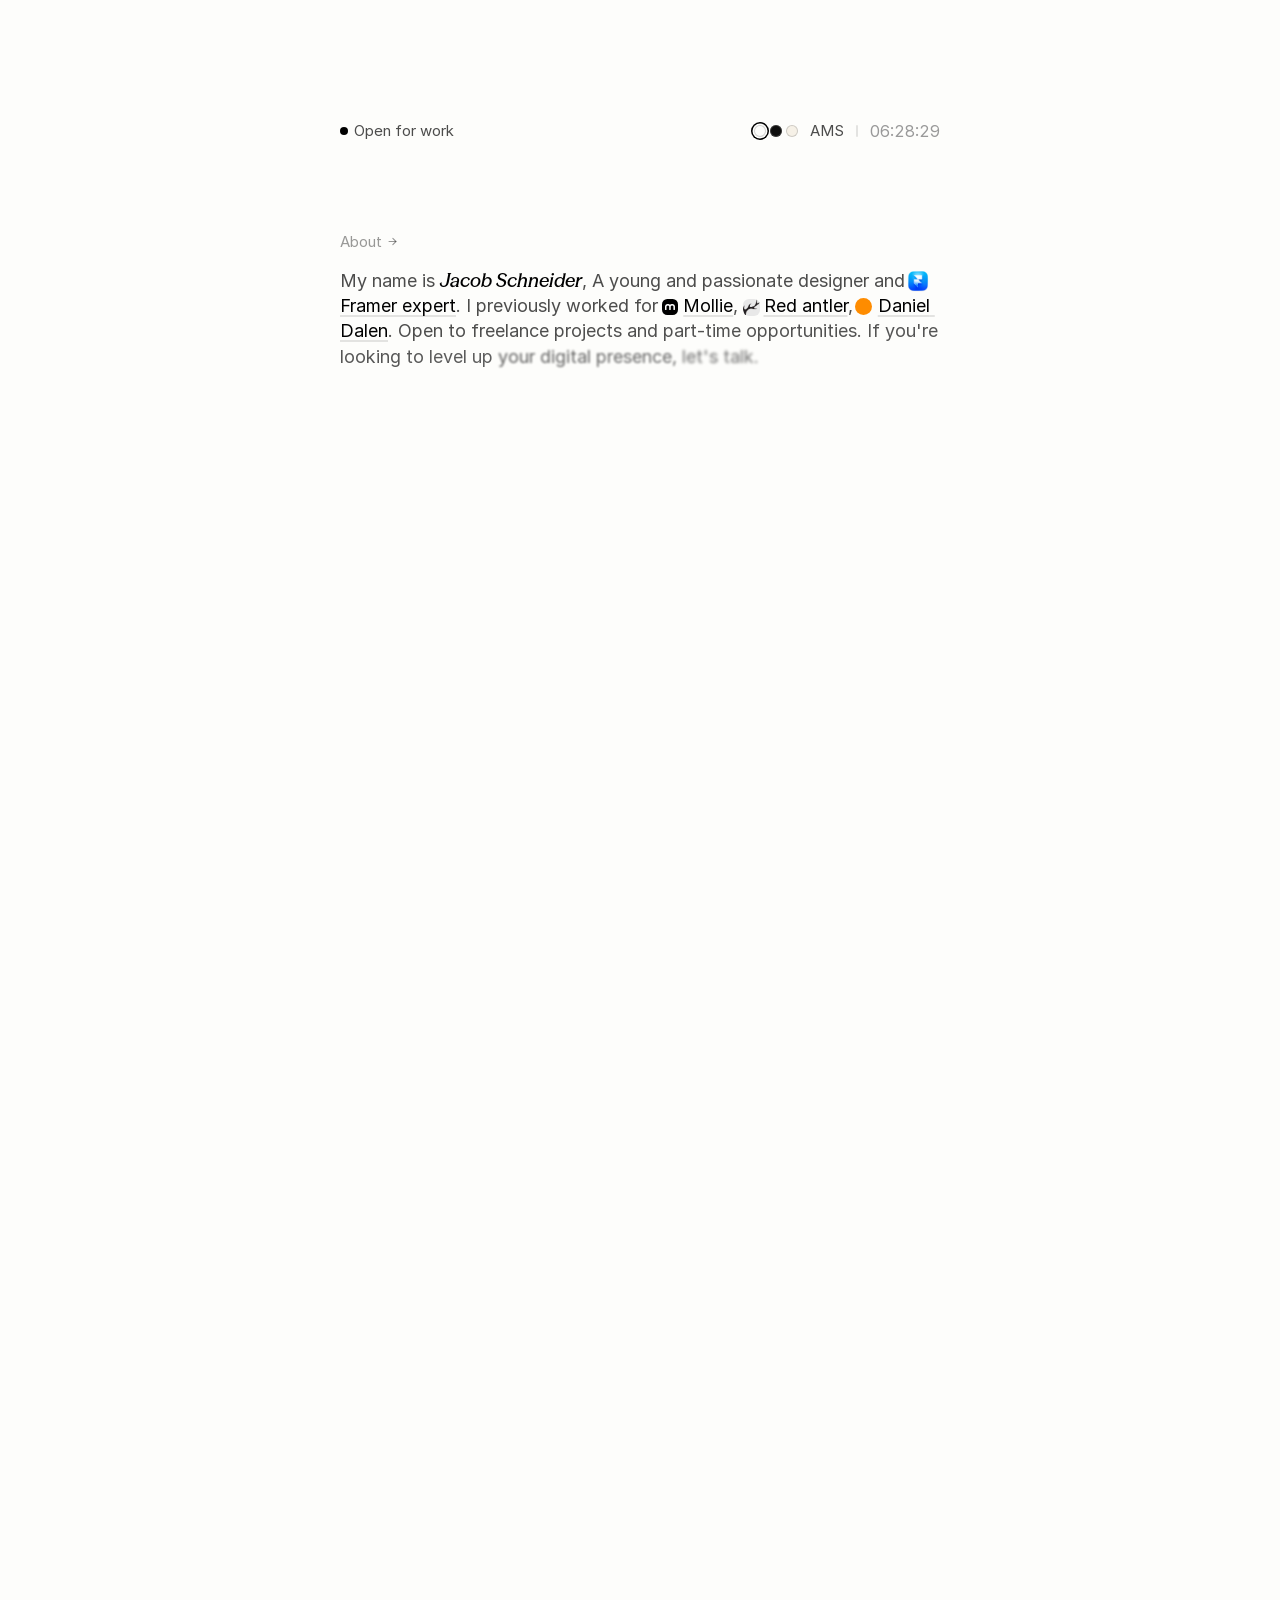
==== commit a8bb3a63: "Mobile timeline swipe, Works gutter, click-to-enlarge video - Ruler: touch-action pan-y so horizonta" ====
--- a/index.html
+++ b/index.html
@@ -143,7 +143,7 @@
                  autoplay loop muted playsinline></video>
         </div>
         <p class="card__label">Museum Villa</p>
-        <button class="card__open" type="button" aria-haspopup="dialog" aria-label="Open case study: Museum Villa"><span class="card__expand"><svg viewBox="0 0 16 16" aria-hidden="true"><path d="M9.5 2.5h4v4"/><path d="M13.5 2.5l-5 5"/><path d="M6.5 13.5h-4v-4"/><path d="M2.5 13.5l5-5"/></svg></span></button>
+        <button class="card__open" type="button" aria-haspopup="dialog" aria-label="Play larger: Museum Villa"><span class="card__expand"><svg viewBox="0 0 16 16" aria-hidden="true"><path d="M9.5 2.5h4v4"/><path d="M13.5 2.5l-5 5"/><path d="M6.5 13.5h-4v-4"/><path d="M2.5 13.5l5-5"/></svg></span></button>
       </article>
 
       <article class="card" style="--vx:50px; --vy:48px; --vw:463px; --vh:290px; --mar:1724/1080" data-project="mollie-hive">
@@ -152,7 +152,7 @@
                  autoplay loop muted playsinline></video>
         </div>
         <p class="card__label">Mollie X Hive</p>
-        <button class="card__open" type="button" aria-haspopup="dialog" aria-label="Open case study: Mollie X Hive"><span class="card__expand"><svg viewBox="0 0 16 16" aria-hidden="true"><path d="M9.5 2.5h4v4"/><path d="M13.5 2.5l-5 5"/><path d="M6.5 13.5h-4v-4"/><path d="M2.5 13.5l5-5"/></svg></span></button>
+        <button class="card__open" type="button" aria-haspopup="dialog" aria-label="Play larger: Mollie X Hive"><span class="card__expand"><svg viewBox="0 0 16 16" aria-hidden="true"><path d="M9.5 2.5h4v4"/><path d="M13.5 2.5l-5 5"/><path d="M6.5 13.5h-4v-4"/><path d="M2.5 13.5l5-5"/></svg></span></button>
       </article>
     </div>
 
@@ -162,7 +162,7 @@
           <video src="assets/video/ai-at-mollie.mp4" autoplay loop muted playsinline></video>
         </div>
         <p class="card__label">AI at Mollie</p>
-        <button class="card__open" type="button" aria-haspopup="dialog" aria-label="Open case study: AI at Mollie"><span class="card__expand"><svg viewBox="0 0 16 16" aria-hidden="true"><path d="M9.5 2.5h4v4"/><path d="M13.5 2.5l-5 5"/><path d="M6.5 13.5h-4v-4"/><path d="M2.5 13.5l5-5"/></svg></span></button>
+        <button class="card__open" type="button" aria-haspopup="dialog" aria-label="Play larger: AI at Mollie"><span class="card__expand"><svg viewBox="0 0 16 16" aria-hidden="true"><path d="M9.5 2.5h4v4"/><path d="M13.5 2.5l-5 5"/><path d="M6.5 13.5h-4v-4"/><path d="M2.5 13.5l5-5"/></svg></span></button>
       </article>
 
       <article class="card" style="--vx:48px; --vy:48px; --vw:466px; --vh:288px; --mar:1748/1080" data-project="letters">
@@ -171,7 +171,7 @@
                  autoplay loop muted playsinline></video>
         </div>
         <p class="card__label">Letters</p>
-        <button class="card__open" type="button" aria-haspopup="dialog" aria-label="Open case study: Letters"><span class="card__expand"><svg viewBox="0 0 16 16" aria-hidden="true"><path d="M9.5 2.5h4v4"/><path d="M13.5 2.5l-5 5"/><path d="M6.5 13.5h-4v-4"/><path d="M2.5 13.5l5-5"/></svg></span></button>
+        <button class="card__open" type="button" aria-haspopup="dialog" aria-label="Play larger: Letters"><span class="card__expand"><svg viewBox="0 0 16 16" aria-hidden="true"><path d="M9.5 2.5h4v4"/><path d="M13.5 2.5l-5 5"/><path d="M6.5 13.5h-4v-4"/><path d="M2.5 13.5l5-5"/></svg></span></button>
       </article>
     </div>
 
@@ -181,7 +181,7 @@
           <video src="assets/video/elvex.mp4" autoplay loop muted playsinline></video>
         </div>
         <p class="card__label">Elvex</p>
-        <button class="card__open" type="button" aria-haspopup="dialog" aria-label="Open case study: Elvex"><span class="card__expand"><svg viewBox="0 0 16 16" aria-hidden="true"><path d="M9.5 2.5h4v4"/><path d="M13.5 2.5l-5 5"/><path d="M6.5 13.5h-4v-4"/><path d="M2.5 13.5l5-5"/></svg></span></button>
+        <button class="card__open" type="button" aria-haspopup="dialog" aria-label="Play larger: Elvex"><span class="card__expand"><svg viewBox="0 0 16 16" aria-hidden="true"><path d="M9.5 2.5h4v4"/><path d="M13.5 2.5l-5 5"/><path d="M6.5 13.5h-4v-4"/><path d="M2.5 13.5l5-5"/></svg></span></button>
       </article>
 
       <article class="card" style="--vx:48px; --vy:48px; --vw:466px; --vh:303px; --mar:1660/1080" data-project="itgwo">
@@ -189,7 +189,7 @@
           <video src="assets/video/itgwo.mp4" autoplay loop muted playsinline></video>
         </div>
         <p class="card__label">ITGWO</p>
-        <button class="card__open" type="button" aria-haspopup="dialog" aria-label="Open case study: ITGWO"><span class="card__expand"><svg viewBox="0 0 16 16" aria-hidden="true"><path d="M9.5 2.5h4v4"/><path d="M13.5 2.5l-5 5"/><path d="M6.5 13.5h-4v-4"/><path d="M2.5 13.5l5-5"/></svg></span></button>
+        <button class="card__open" type="button" aria-haspopup="dialog" aria-label="Play larger: ITGWO"><span class="card__expand"><svg viewBox="0 0 16 16" aria-hidden="true"><path d="M9.5 2.5h4v4"/><path d="M13.5 2.5l-5 5"/><path d="M6.5 13.5h-4v-4"/><path d="M2.5 13.5l5-5"/></svg></span></button>
       </article>
     </div>
 
@@ -200,7 +200,7 @@
           <video src="assets/video/agency-template.mp4" autoplay loop muted playsinline></video>
         </div>
         <p class="card__label">Agency Template</p>
-        <button class="card__open" type="button" aria-haspopup="dialog" aria-label="Open case study: Agency Template"><span class="card__expand"><svg viewBox="0 0 16 16" aria-hidden="true"><path d="M9.5 2.5h4v4"/><path d="M13.5 2.5l-5 5"/><path d="M6.5 13.5h-4v-4"/><path d="M2.5 13.5l5-5"/></svg></span></button>
+        <button class="card__open" type="button" aria-haspopup="dialog" aria-label="Play larger: Agency Template"><span class="card__expand"><svg viewBox="0 0 16 16" aria-hidden="true"><path d="M9.5 2.5h4v4"/><path d="M13.5 2.5l-5 5"/><path d="M6.5 13.5h-4v-4"/><path d="M2.5 13.5l5-5"/></svg></span></button>
       </article>
 
       <article class="card" style="--vx:48px; --vy:48px; --vw:466px; --vh:265px; --mar:1896/1080" data-project="moda">
@@ -208,7 +208,7 @@
           <video src="assets/video/moda.mp4" autoplay loop muted playsinline></video>
         </div>
         <p class="card__label">MODA</p>
-        <button class="card__open" type="button" aria-haspopup="dialog" aria-label="Open case study: MODA"><span class="card__expand"><svg viewBox="0 0 16 16" aria-hidden="true"><path d="M9.5 2.5h4v4"/><path d="M13.5 2.5l-5 5"/><path d="M6.5 13.5h-4v-4"/><path d="M2.5 13.5l5-5"/></svg></span></button>
+        <button class="card__open" type="button" aria-haspopup="dialog" aria-label="Play larger: MODA"><span class="card__expand"><svg viewBox="0 0 16 16" aria-hidden="true"><path d="M9.5 2.5h4v4"/><path d="M13.5 2.5l-5 5"/><path d="M6.5 13.5h-4v-4"/><path d="M2.5 13.5l5-5"/></svg></span></button>
       </article>
     </div>
   </section>
@@ -252,11 +252,13 @@
        Copy below is PLACEHOLDER — edit the <template> for each project.
        `live` hrefs are "#"; point them at the real URLs.
   ------------------------------------------------------------------ -->
-  <dialog class="modal" id="modal" aria-labelledby="modal-title">
-    <button class="modal__close" type="button" id="modal-close" aria-label="Close">
+  <!-- click a card → its reel, bigger. Click anywhere or press Esc to close. -->
+  <dialog class="lightbox" id="lightbox" aria-label="Project video">
+    <div class="lightbox__veil" aria-hidden="true"></div>
+    <video class="lightbox__video" id="lightbox-video" muted loop playsinline></video>
+    <button class="lightbox__close" type="button" id="lightbox-close" aria-label="Close">
       <svg viewBox="0 0 16 16" aria-hidden="true"><path d="M4 4l8 8M12 4l-8 8"/></svg>
     </button>
-    <div class="modal__body" id="modal-body"></div>
   </dialog>
 
   <template id="detail-museum-villa">
--- a/styles.css
+++ b/styles.css
@@ -661,7 +661,7 @@
    would let them transform, but it also changes where the paragraph breaks. */
 .w { display: inline }
 
-/* ═══════════════════════ card → modal ═════════════════════ */
+/* ═══════════════════════ card → lightbox ══════════════════ */
 /* The whole card is one focusable control; the expand glyph is decoration. */
 .card__open {
   position: absolute;
@@ -702,45 +702,50 @@
   .card__expand { opacity: 1; transform: none }
 }
 
-/* ── the dialog ── */
-.modal {
-  width: min(1200px, 100% - 48px);
-  max-height: min(900px, 100vh - 64px);
-  margin: auto;
+/* ── the lightbox ── */
+.lightbox {
+  width: 100vw;
+  height: 100vh;
+  height: 100dvh;
+  max-width: none;
+  max-height: none;
+  margin: 0;
   padding: 0;
   border: 0;
+  background: none;
+  overflow: hidden;
+  cursor: zoom-out;
+}
+.lightbox[open] { display: grid; place-items: center }
+.lightbox::backdrop { background: none }
+
+/* a light wash rather than a dark scrim, to stay in the palette */
+.lightbox__veil {
+  position: absolute;
+  inset: 0;
+  background: var(--veil);
+  -webkit-backdrop-filter: blur(12px);
+          backdrop-filter: blur(12px);
+}
+
+/* as big as fits, at the reel's own aspect, so nothing is cropped */
+.lightbox__video {
+  position: relative;
+  display: block;
+  width: min(1400px, 100vw - 96px, (100dvh - 128px) * (var(--ar, 16 / 9)));
+  aspect-ratio: var(--ar, 16 / 9);
+  height: auto;
   border-radius: 12px;
-  background: var(--bg);
-  color: var(--ink);
-  overflow: auto;
-  overscroll-behavior: contain;
-  scrollbar-width: none;            /* no visible scrollbar — it still scrolls */
-  -ms-overflow-style: none;
-  box-shadow: 0 24px 80px rgba(0, 0, 0, .08);
-
-  opacity: 0;
-  transform: scale(.96);
-  transition: opacity .22s var(--ease), transform .3s var(--ease);
-}
-.modal.is-open { opacity: 1; transform: none }
-.modal::-webkit-scrollbar { width: 0; height: 0; display: none }
-
-/* a light wash rather than a dark scrim, to stay in the palette */
-.modal::backdrop {
-  background: rgba(0, 0, 0, 0);
-  backdrop-filter: blur(0px);
-  transition: background-color .25s var(--ease), backdrop-filter .25s var(--ease);
-}
-.modal.is-open::backdrop {
-  background: var(--veil);
-  backdrop-filter: blur(10px);
-}
-
-.modal__close {
+  background: var(--card-bg);
+  object-fit: cover;
+  transform-origin: 50% 50%;
+  will-change: transform;
+}
+
+.lightbox__close {
   position: absolute;
   top: 20px;
   right: 20px;
-  z-index: 3;
   display: grid;
   place-items: center;
   width: 32px;
@@ -753,60 +758,15 @@
   cursor: pointer;
   transition: color .2s var(--ease), background-color .2s var(--ease);
 }
-.modal__close:hover { color: var(--ink); background: var(--line) }
-
-/* brand focus ring, rather than the UA default, on everything in the dialog */
-.modal :focus-visible,
-.modal__close:focus-visible {
-  outline: 2px solid var(--ink);
-  outline-offset: 2px;
-  border-radius: 8px;
-}
-.modal__close svg { width: 14px; height: 14px; fill: none; stroke: currentColor; stroke-width: 1.5; stroke-linecap: round }
-
-/* ── contents ── */
-.detail { padding: 48px }
-
-.detail__head { padding-bottom: 40px }
-
-.detail__meta {
-  font-size: 15px;
-  line-height: 1.4em;
-  color: var(--ink-40);
-}
-
-.detail__title {
-  margin: 8px 0 0;
-  font-size: 28px;
-  line-height: 1.25em;
-  font-weight: 400;
-  letter-spacing: -.01em;
-}
-
-.detail__lead {
-  margin-top: 16px;
-  max-width: 62ch;
-  font-size: 18px;
-  line-height: 1.4em;
-  color: var(--ink-70);
-}
-
-.detail__media {
-  border-radius: 12px;
-  background: var(--card-bg);
-  overflow: hidden;
-}
-.detail__media video {
-  width: 100%;
-  height: auto;
-  display: block;
-}
-
-/* no scrolling behind the dialog */
+.lightbox__close:hover { color: var(--ink); background: var(--line) }
+.lightbox__close:focus-visible { outline: 2px solid var(--ink); outline-offset: 2px }
+.lightbox__close svg { width: 14px; height: 14px; fill: none; stroke: currentColor; stroke-width: 1.5; stroke-linecap: round }
+
+/* no scrolling behind the lightbox */
 html.has-modal, html.has-modal body { overflow: hidden }
 
 @media (prefers-reduced-motion: reduce) {
-  .modal, .modal::backdrop, .card__expand { transition: none }
+  .card__expand { transition: none }
 }
 
 /* ═══════════════════════ about page ═══════════════════════ */
@@ -887,6 +847,10 @@
   height: 128px;
   overflow: hidden;
   cursor: grab;
+  /* horizontal swipes belong to the ruler; vertical ones still scroll the
+     page. Without this the browser claims the swipe as a pan and cancels the
+     pointer before the drag can start. */
+  touch-action: pan-y;
   /* fade the ruler out at both ends rather than cutting it off */
   -webkit-mask-image: linear-gradient(90deg, transparent, #000 12%, #000 88%, transparent);
           mask-image: linear-gradient(90deg, transparent, #000 12%, #000 88%, transparent);
@@ -1033,9 +997,6 @@
 /* ═══════════════════════ tablet ═══════════════════════════ */
 @media (max-width: 1199.98px) {
   .work-row { padding-left: 32px; padding-right: 32px }
-
-  .detail { padding: 32px }
-  .detail__head { padding-bottom: 32px }
 
 
   /* below the desktop breakpoint the original stops hanging the reel from the
@@ -1053,7 +1014,7 @@
 
 /* ═══════════════════════ mobile ═══════════════════════════ */
 @media (max-width: 809.98px) {
-  .statusbar, .about, .testimonials, .services { padding-inline: 20px }
+  .statusbar, .about, .testimonials, .works__head, .services { padding-inline: 20px }
   .testimonials { max-width: var(--col) }
 
   .work-row {
@@ -1078,12 +1039,6 @@
   .service { grid-template-columns: 28px minmax(0, 1fr); row-gap: 4px }
   .service__desc { grid-column: 2 }
 
-  .modal { width: calc(100% - 24px); max-height: calc(100vh - 32px) }
-  .modal__close { top: 12px; right: 12px }
-
-  .detail { padding: 24px }
-  .detail__head { padding-bottom: 24px }
-  /* keep the heading clear of the close button */
-  .detail__meta, .detail__title { padding-right: 44px }
-  .detail__title { font-size: 24px }
-}
+  .lightbox__video { width: min(100vw - 32px, (100dvh - 128px) * (var(--ar, 16 / 9))); border-radius: 8px }
+  .lightbox__close { top: 12px; right: 12px }
+}
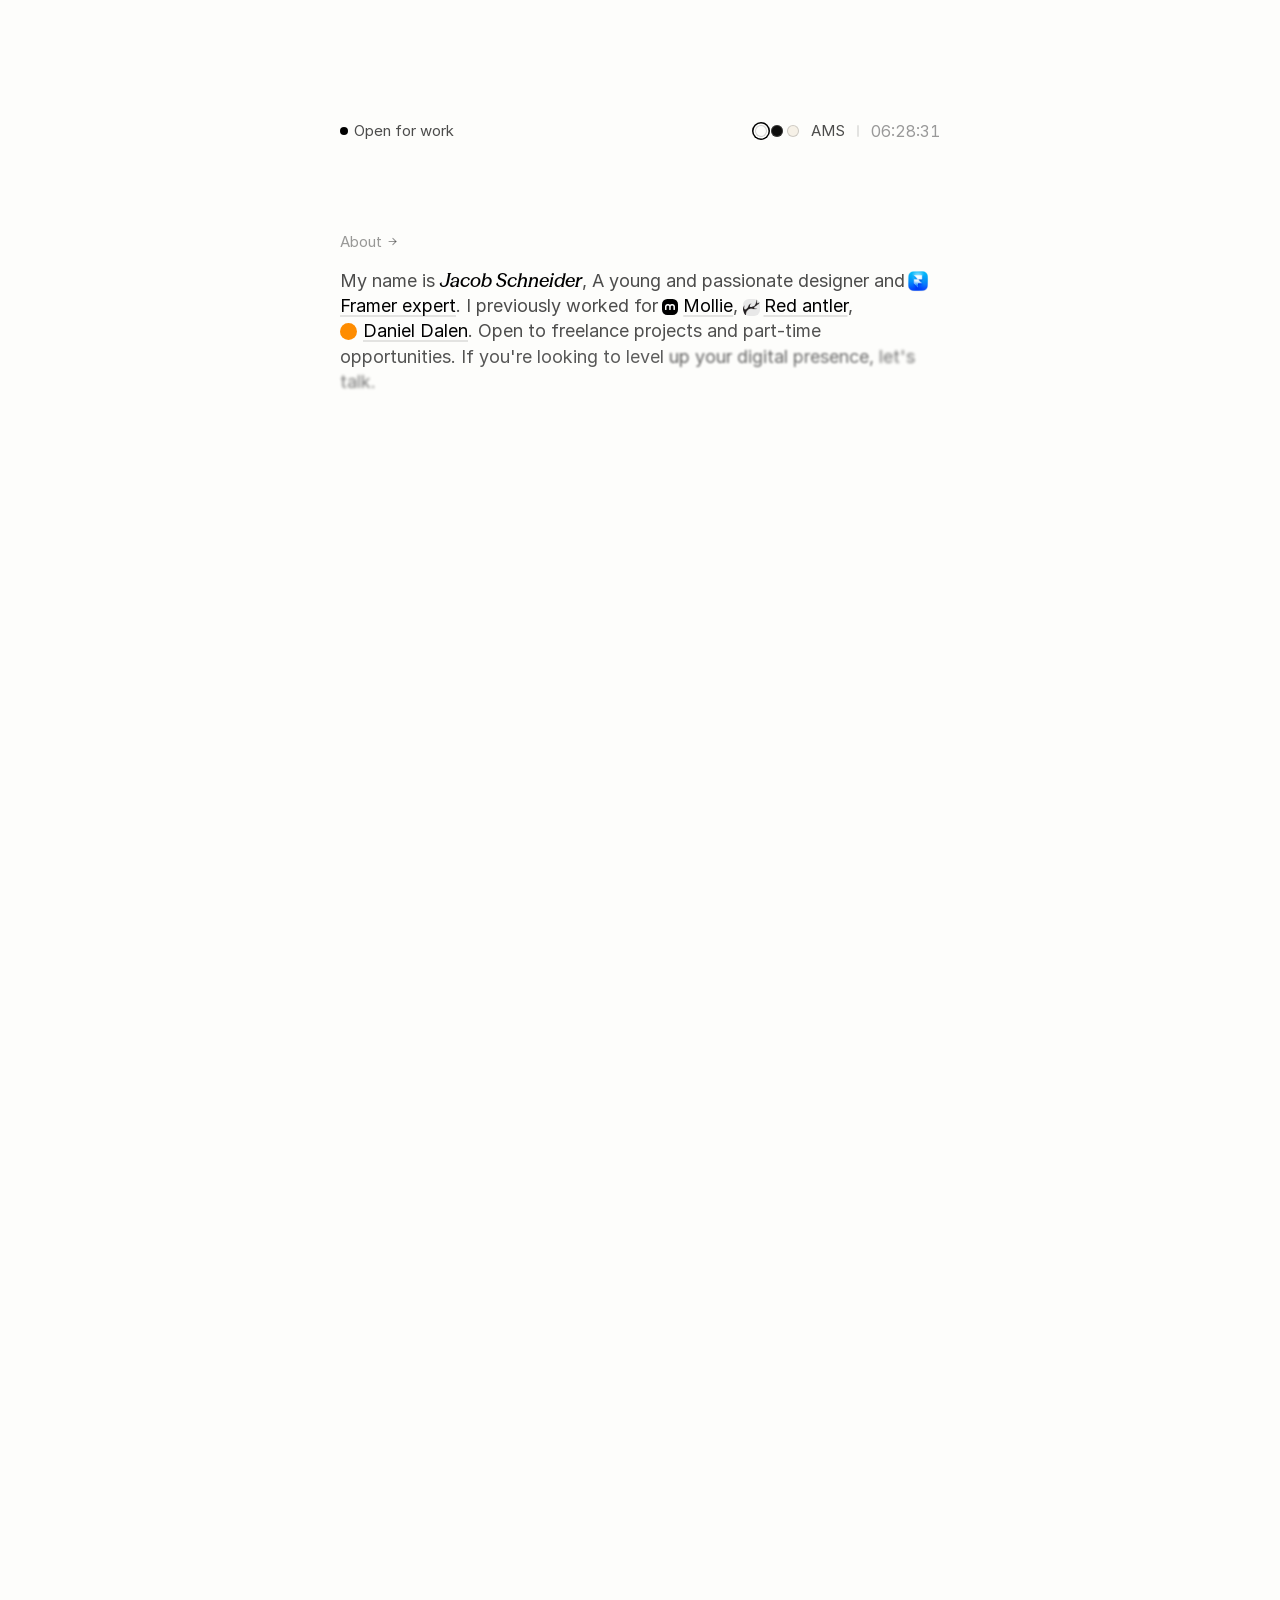
==== commit c82ab972: "Align About marks on mobile - Glue each mark to its name so a wrap can't strand it (Mollie at 375px)" ====
--- a/index.html
+++ b/index.html
@@ -72,7 +72,7 @@
       <svg viewBox="0 0 16 16" aria-hidden="true"><path d="M3 8h10"/><path d="M8.5 3.5 13 8l-4.5 4.5"/></svg>
     </a>
 
-    <p class="about__text"><span class="dim">My name is </span><span class="signature">Jacob Schneider</span><span class="dim">, A young and passionate designer and</span><span class="ico ico--framer" aria-hidden="true"><img src="assets/img/framer-logo.png" width="24" height="24" alt=""></span><span class="dim">   </span><a class="lnk" href="https://www.framer.com/@jacobcschneider/" target="_blank" rel="noopener">Framer expert</a><span class="dim">. I previously worked for </span><span class="mark mark--mollie" aria-hidden="true"><img src="assets/img/mollie-mark.png" width="10" height="10" alt=""></span><a class="lnk" href="https://mollie.com" target="_blank" rel="noopener">Mollie</a><span class="dim">, </span><img class="mark mark--antler" src="assets/img/red-antler.webp" width="17" height="17" alt="" aria-hidden="true"><a class="lnk" href="https://www.redantler.com/" target="_blank" rel="noopener">Red antler</a><span class="dim">, </span><span class="mark mark--dalen" aria-hidden="true"></span><a class="lnk" href="https://x.com/Danieldalen/status/1997968939041906960" target="_blank" rel="noopener">Daniel Dalen</a><span class="dim">. Open to freelance projects and part-time opportunities. If you're looking to level up your digital presence, let's talk.</span></p>
+    <p class="about__text"><span class="dim">My name is </span><span class="signature">Jacob Schneider</span><span class="dim">, A young and passionate designer and</span><span class="glue glue--m"><span class="ico ico--framer" aria-hidden="true"><img src="assets/img/framer-logo.png" width="24" height="24" alt=""></span><span class="dim">   </span><a class="lnk" href="https://www.framer.com/@jacobcschneider/" target="_blank" rel="noopener">Framer expert</a></span><span class="dim">. I previously worked for </span><span class="glue"><span class="mark mark--mollie" aria-hidden="true"><img src="assets/img/mollie-mark.png" width="10" height="10" alt=""></span><a class="lnk" href="https://mollie.com" target="_blank" rel="noopener">Mollie</a></span><span class="dim">, </span><span class="glue"><img class="mark mark--antler" src="assets/img/red-antler.webp" width="17" height="17" alt="" aria-hidden="true"><a class="lnk" href="https://www.redantler.com/" target="_blank" rel="noopener">Red antler</a></span><span class="dim">, </span><span class="glue"><span class="mark mark--dalen" aria-hidden="true"></span><a class="lnk" href="https://x.com/Danieldalen/status/1997968939041906960" target="_blank" rel="noopener">Daniel Dalen</a></span><span class="dim">. Open to freelance projects and part-time opportunities. If you're looking to level up your digital presence, let's talk.</span></p>
 
     <div class="about__actions">
       <!-- The wrapper is what the hero intro animates; the magnetic hover moves
--- a/styles.css
+++ b/styles.css
@@ -336,6 +336,19 @@
   background: var(--accent);
   vertical-align: -2.7px;
 }
+
+/* Each mark is glued to the name after it: a line may break before the mark,
+   never between it and its name (atomic inlines are break opportunities, so
+   at some widths the chip was left at the end of a line on its own). `pre`
+   rather than `nowrap`, so the padded space runs inside are not collapsed.
+   The Framer pair is only glued on mobile — on desktop the original breaks
+   right after that logo, and that is kept. */
+.glue:not(.glue--m) { white-space: pre }
+
+/* first thing on its line (flagged by JS): no space to pull back into, so
+   no negative margin — the mark lines up with the text edge */
+.glue.at-start .mark { margin-left: 0 }
+.glue.at-start .ico--framer > * { --x: 0px }
 
 /* ── actions ── */
 .about__actions {
@@ -795,6 +808,7 @@
   width: 100%;
   max-width: var(--col);
   margin-inline: auto;
+  margin-top: -50px;            /* sit 40px under the intro, not the page's 90px section gap */
 }
 
 .photo { margin: 0 }
@@ -814,12 +828,6 @@
   height: auto;
 }
 
-.photo__caption {
-  padding-top: 12px;
-  font-size: 14px;
-  line-height: 1.3em;
-  color: var(--ink-40);
-}
 
 /* ── horizontal timeline ──
    A ruler you scrub: the strip moves under a fixed needle at the centre, and
@@ -1032,7 +1040,15 @@
     width: calc(100% - 48px);
   }
 
-  .ico--framer > * { width: 19px; height: 19px; --y: -5px }
+  /* Here "Framer" stays on the logo's line, so the logo needs real room:
+     4.3px before it and 5px after, like the Mollie chip. The anchor is
+     widened by what the 3-space run (15.2px) doesn't cover:
+     4.3 + 19 + 5 - 15.2 = 13.1. */
+  .glue--m { white-space: pre }
+  .ico--framer { width: 13.1px }
+  .ico--framer > * { width: 19px; height: 19px; --x: 4.3px; --y: -5px }
+  .glue.at-start .ico--framer { width: 8.8px }                 /* 13.1 - 4.3 */
+  .glue.at-start .ico--framer > * { --x: 0px }
 
   .page-cta { padding: 0 20px 80px }
 
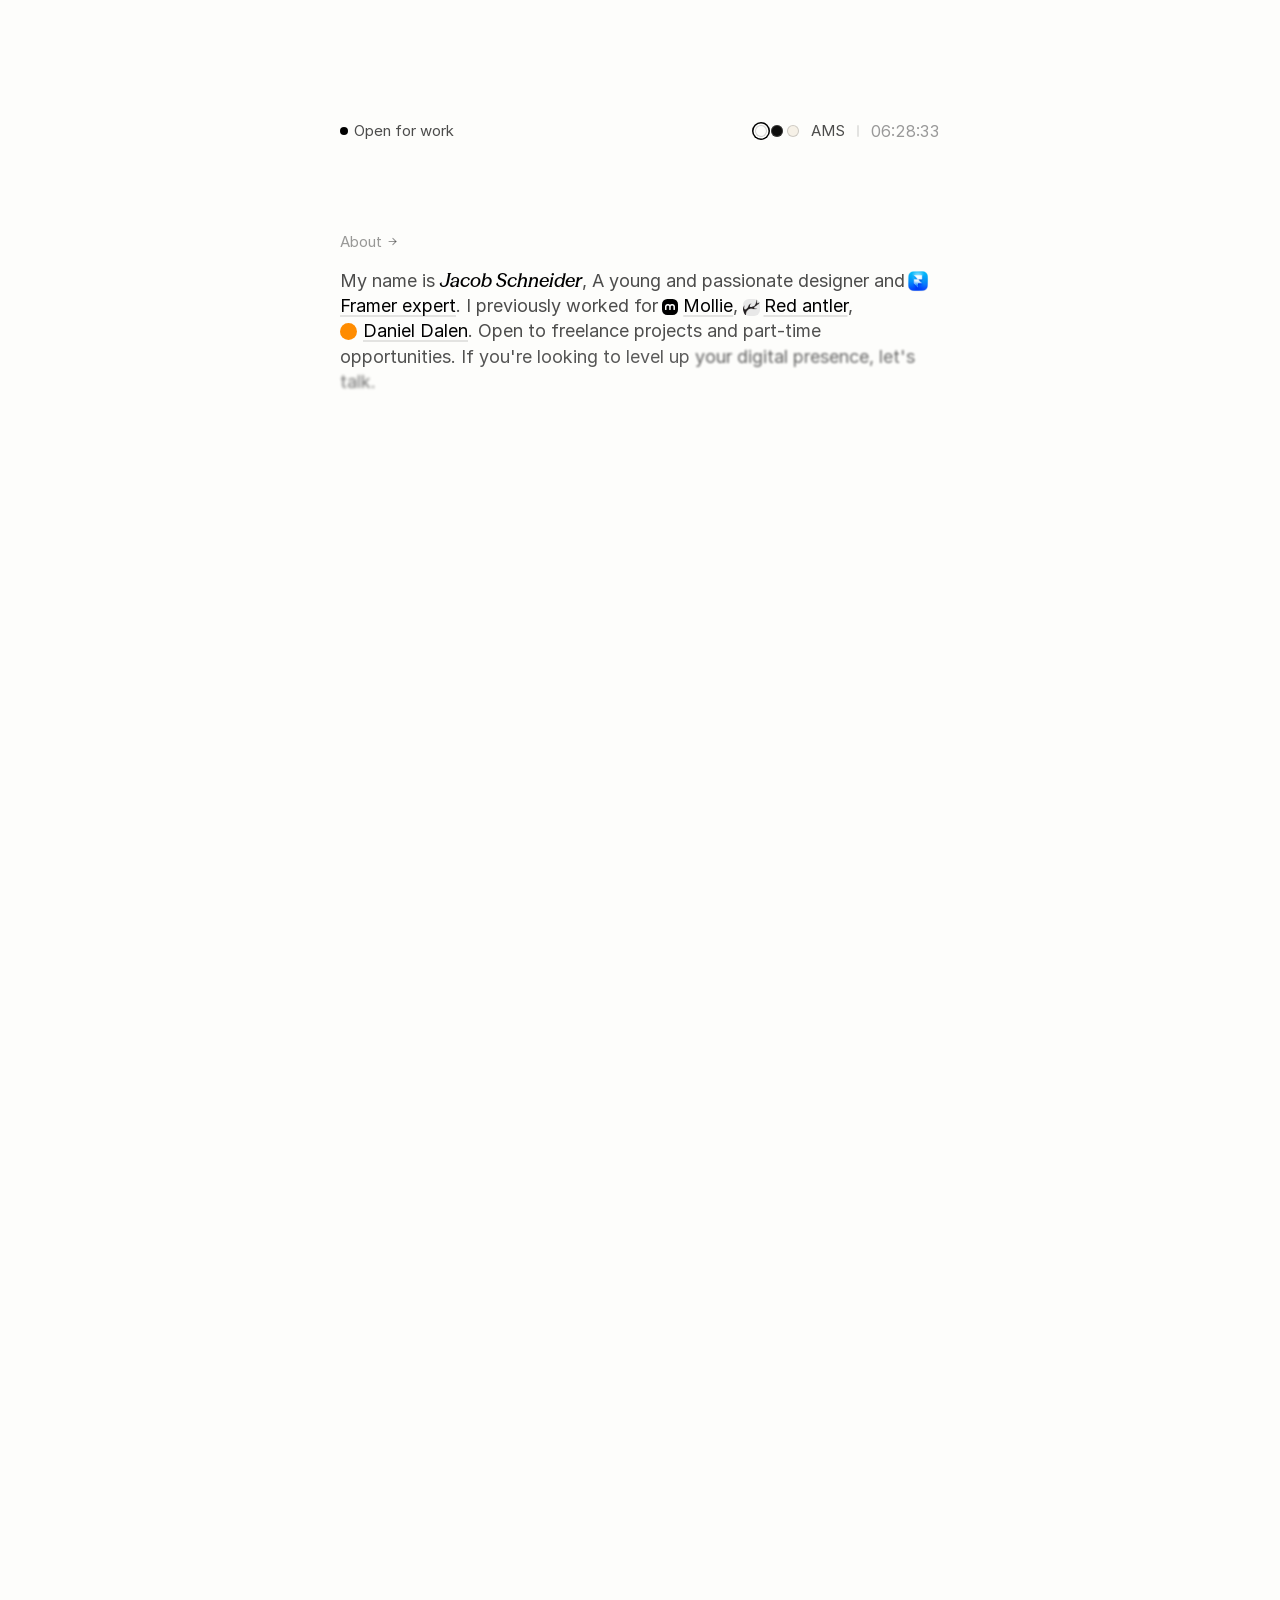
==== commit dee96c40: "Add Vercel Web Analytics Static-site snippet (window.va + /_vercel/insights/script.js) on both pages" ====
--- a/index.html
+++ b/index.html
@@ -39,6 +39,13 @@
   document.documentElement.classList.add('pre-anim');
   setTimeout(function () { document.documentElement.classList.remove('pre-anim'); }, 2000);
 </script>
+<!-- Vercel Web Analytics (static-site version of @vercel/analytics).
+     The script is served by Vercel itself, so it only loads on the deployed
+     site; locally it 404s, which is harmless. -->
+<script>
+  window.va = window.va || function () { (window.vaq = window.vaq || []).push(arguments); };
+</script>
+<script defer src="/_vercel/insights/script.js"></script>
 </head>
 
 <body>
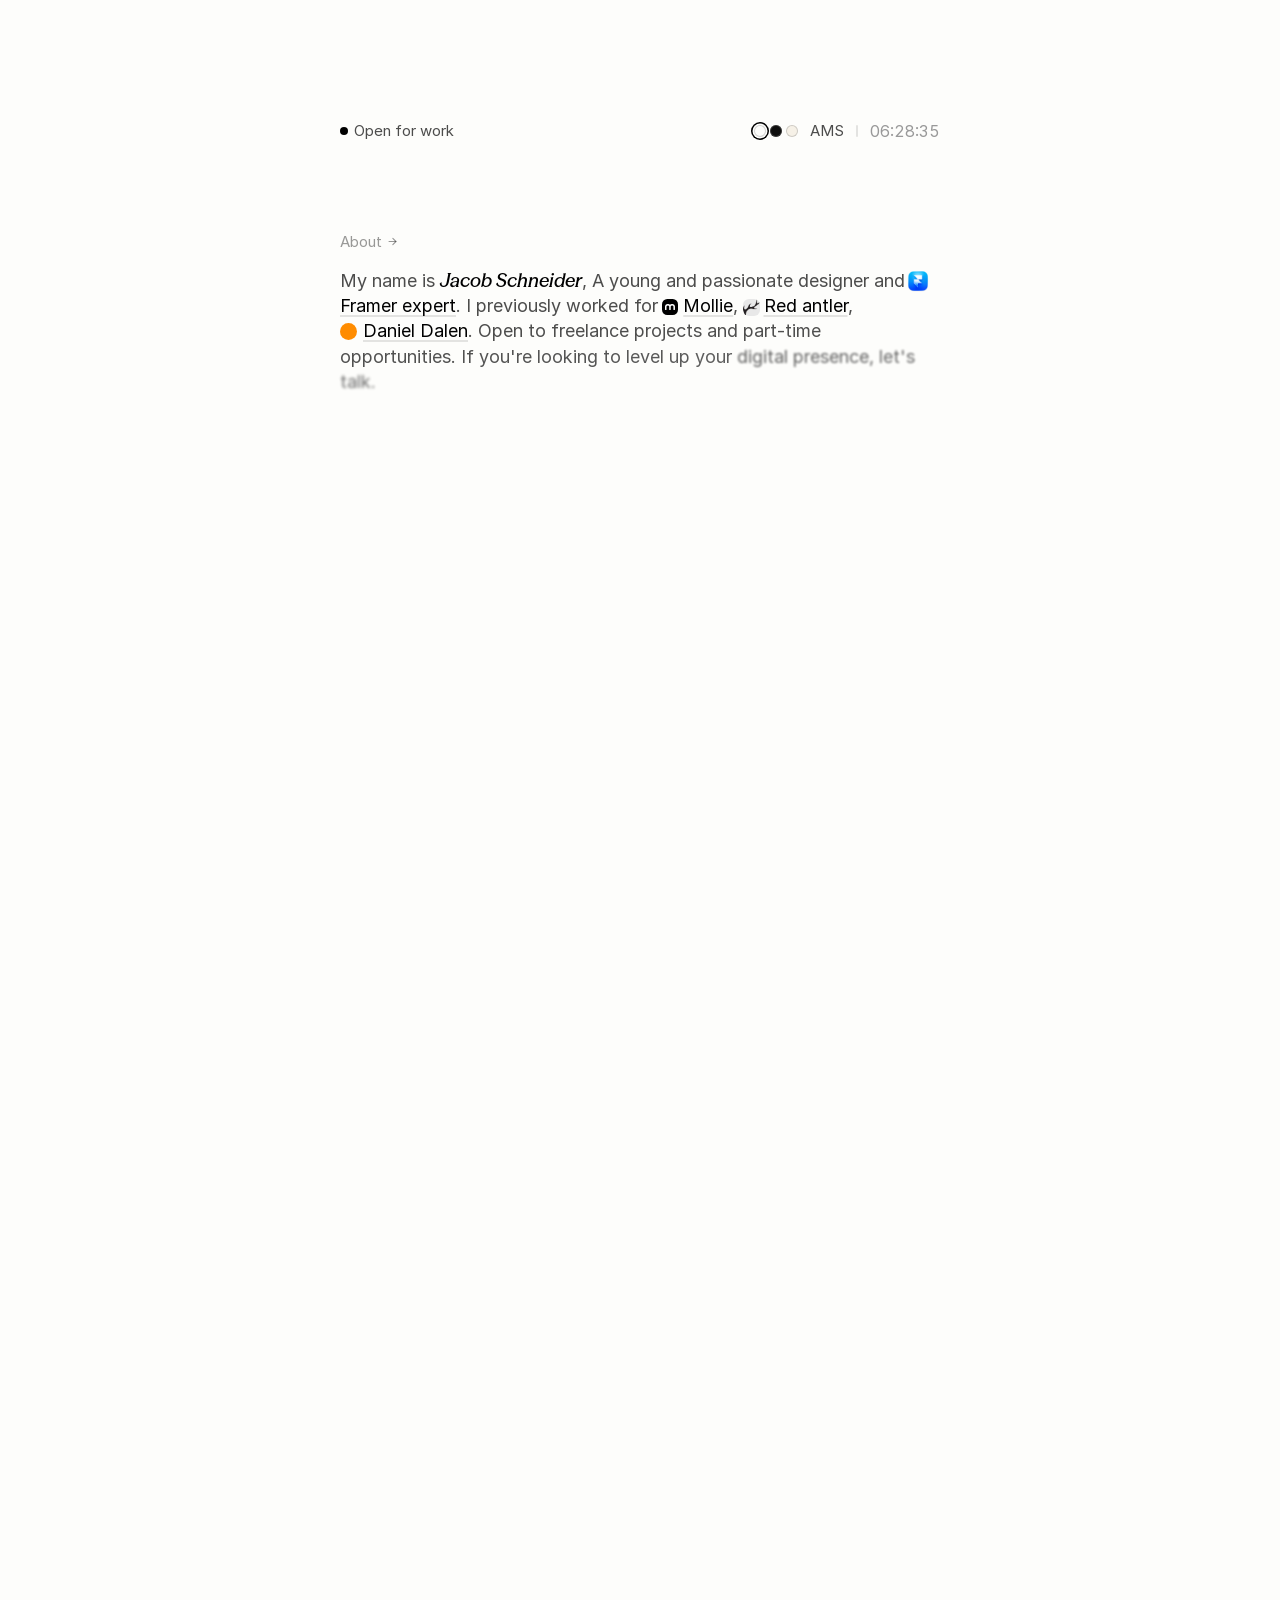
==== commit 437a7dde: "Pixel wave page transition between home and about Orange squares sweep the page out, the next page s" ====
--- a/index.html
+++ b/index.html
@@ -38,6 +38,16 @@
   // The failsafe reveals it anyway if the scripts fail to load.
   document.documentElement.classList.add('pre-anim');
   setTimeout(function () { document.documentElement.classList.remove('pre-anim'); }, 2000);
+
+  // Arriving through the pixel transition: start fully covered in orange, so
+  // the new page never shows before the wave clears it. Failsafe as above.
+  try {
+    if (sessionStorage.getItem('px') === '1') {
+      sessionStorage.removeItem('px');
+      document.documentElement.classList.add('px-in');
+      setTimeout(function () { document.documentElement.classList.remove('px-in'); }, 2500);
+    }
+  } catch (e) {}
 </script>
 <!-- Vercel Web Analytics (static-site version of @vercel/analytics).
      The script is served by Vercel itself, so it only loads on the deployed
--- a/styles.css
+++ b/styles.css
@@ -602,11 +602,10 @@
 
 .services__list { position: relative; margin: 0; padding: 0; list-style: none }
 
-/* The hairlines are pseudo-elements rather than borders so they can be drawn:
-   script.js runs --draw from 0 to 1 when the section comes into view, and
-   each line grows out from the left. */
+/* The hairlines are drawn by script.js: it adds a .service__rule to each row
+   (plus one closing the list) and scales them in from the left. Until then —
+   or if it never runs — plain pseudo-element lines stand in. */
 .service {
-  --draw: 1;
   position: relative;
   display: grid;
   grid-template-columns: 32px minmax(0, 1fr) minmax(0, 1.3fr);
@@ -615,18 +614,22 @@
   padding: 18px 0;
 }
 .service::after,
-.services__list::after {
+.services__list::after,
+.service__rule {
   content: "";
   position: absolute;
   left: 0;
   right: 0;
   height: 1px;
   background: var(--line);
-  transform: scaleX(var(--draw));
   transform-origin: 0 50%;
 }
-.service::after { top: 0 }
-.services__list::after { bottom: 0; transform: scaleX(var(--draw-end, 1)) }
+.service::after,
+.service__rule { top: 0 }
+.services__list::after,
+.service__rule--end { top: auto; bottom: 0 }
+.has-rules > .service::after,
+.services__list.has-rules::after { content: none }
 
 .service__num {
   font-size: 14px;
@@ -781,6 +784,47 @@
 @media (prefers-reduced-motion: reduce) {
   .card__expand { transition: none }
 }
+
+/* ═══════════════════════ page transition ═════════════════ */
+/* A wave of orange squares sweeps across between pages: it covers the page
+   left to right, the next page loads underneath, and the wave carries on to
+   the right to reveal it. script.js builds the grid; this is just the layer. */
+.px {
+  position: fixed;
+  inset: 0;
+  z-index: 1000;
+  pointer-events: none;
+  overflow: hidden;
+}
+.px.is-busy { pointer-events: auto }        /* no stray clicks mid-transition */
+.px__cell {
+  position: absolute;
+  background: var(--accent);
+  opacity: 0;
+}
+
+/* the solid cover a page starts under when it was reached through the wave,
+   until script.js swaps it for the grid */
+html.px-in::after {
+  content: "";
+  position: fixed;
+  inset: 0;
+  z-index: 1000;
+  background: var(--accent);
+}
+/* the canvas itself too, for browsers that paint it before anything else */
+html.px-in { background: var(--accent) }
+
+/* Cross-document view transition. Without it the browser shows one blank
+   frame between the old page's last paint and the new page's first — white,
+   or black in dark mode — right in the middle of the full-orange beat, which
+   read as a flicker. With it, the old page's snapshot (solid orange) stays up
+   until the new page (also solid orange) has rendered, and the two crossfade:
+   nothing visible changes. Chrome 126+, Safari 18.2+; elsewhere it is simply
+   ignored and the html background above is the fallback. */
+@view-transition { navigation: auto; }
+::view-transition-old(root),
+::view-transition-new(root) { animation-duration: .1s }   /* orange over orange anyway */
 
 /* ═══════════════════════ about page ═══════════════════════ */
 /* Back link, mirroring the status line on the home page. */
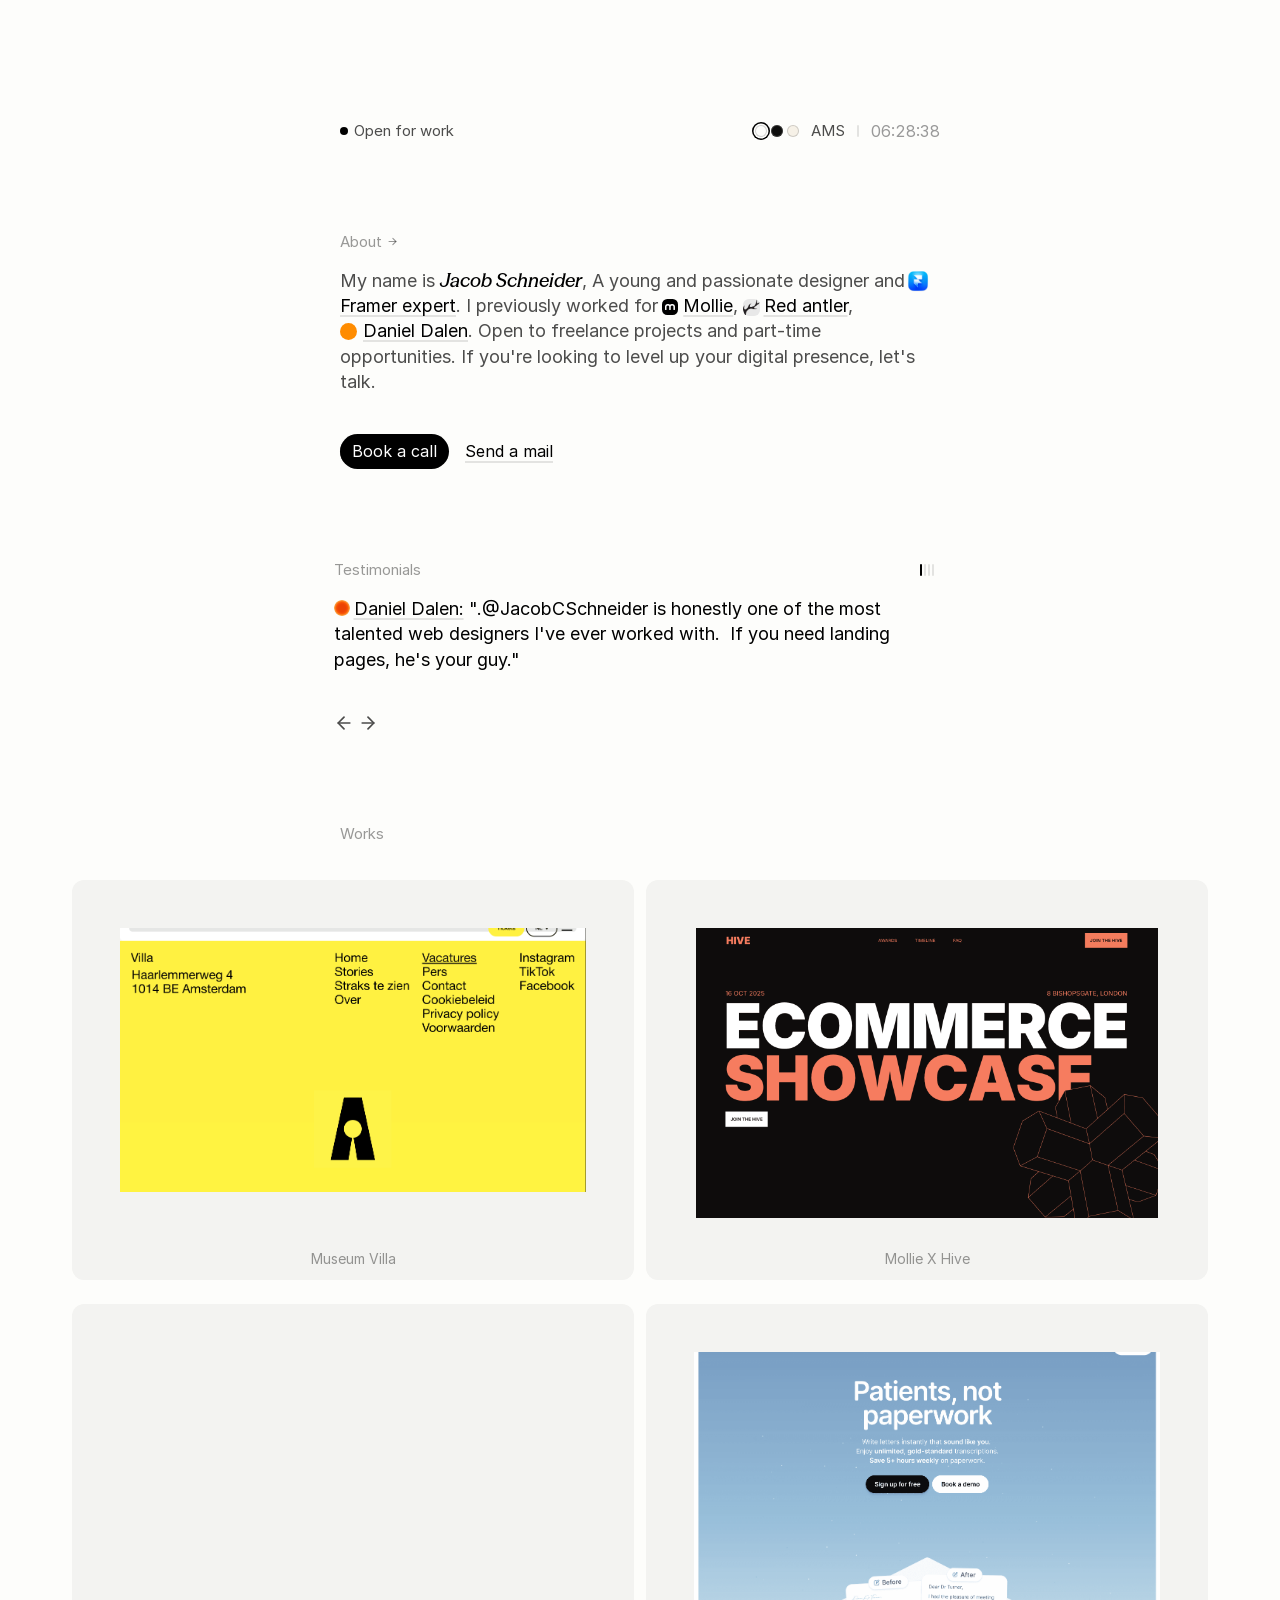
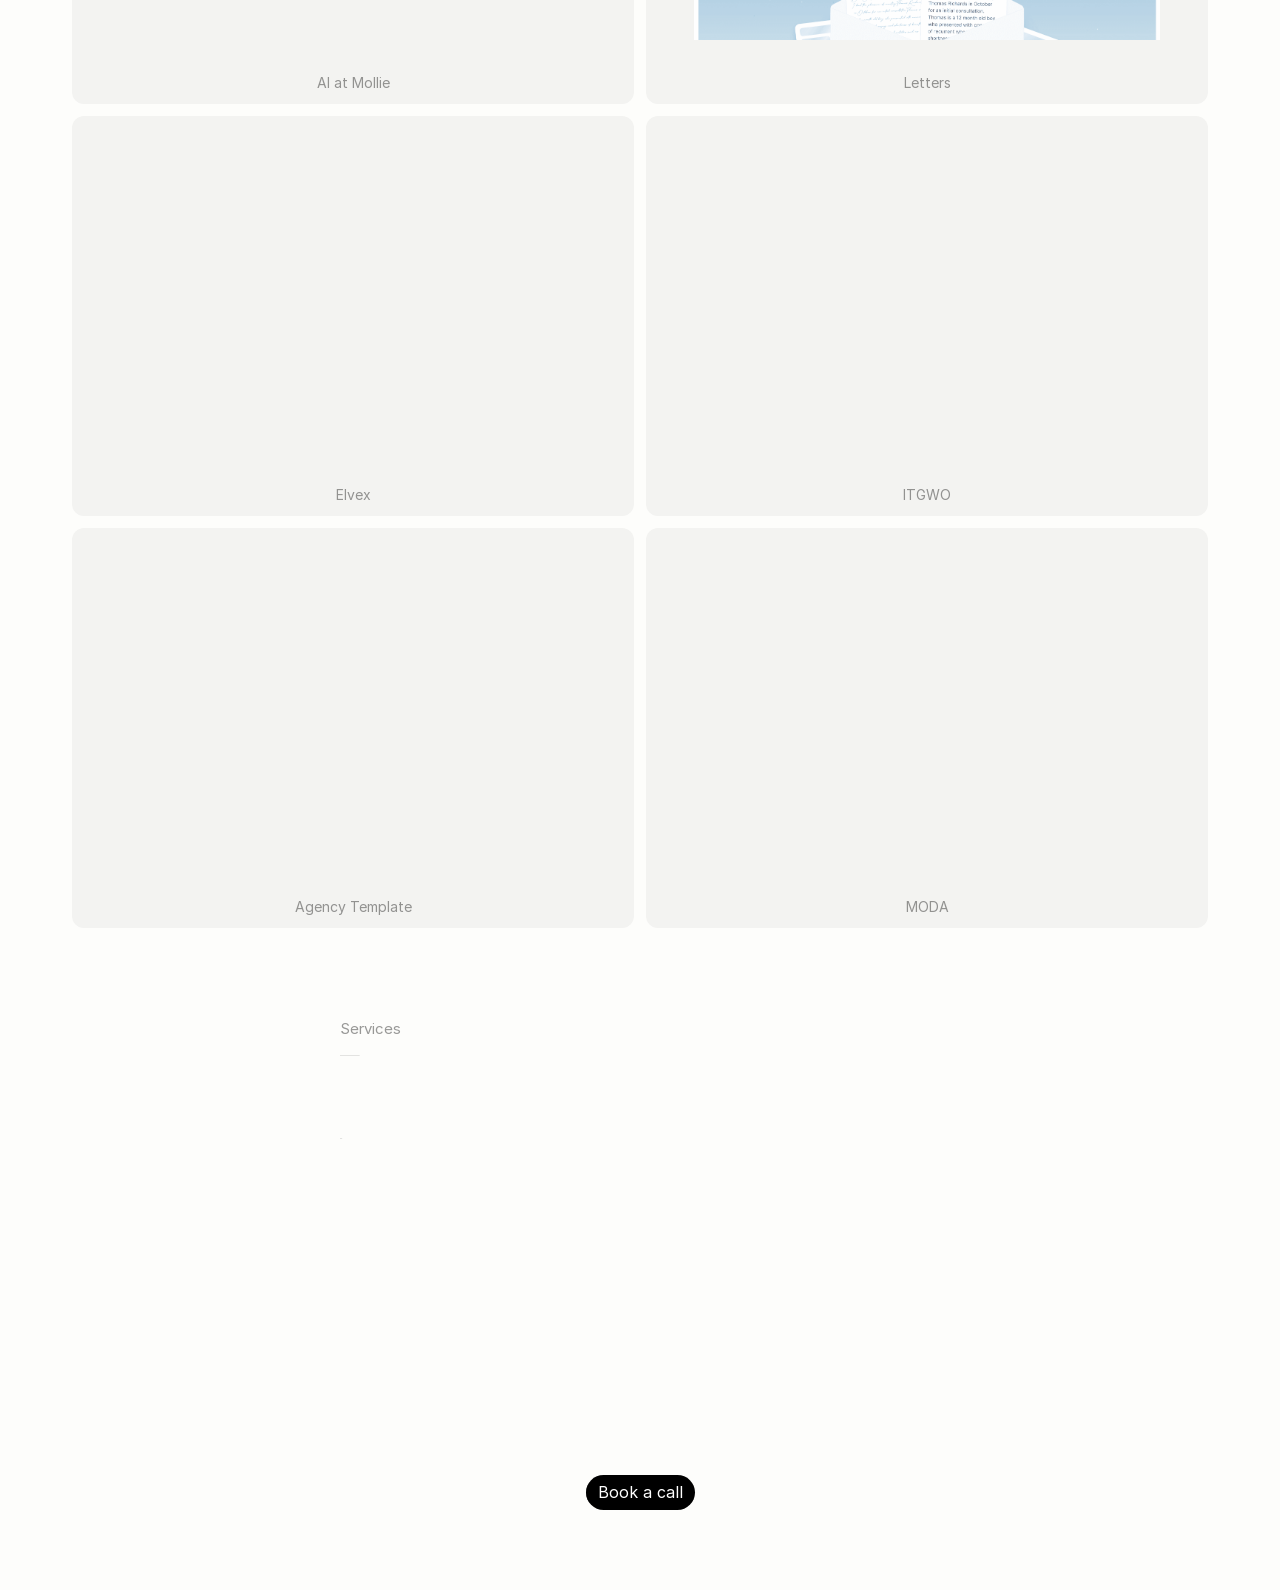
==== commit 96d3cfca: "Motion pass with Emil Kowalski's skills; drop the page transition - Hero intro moved to the Web Anim" ====
--- a/index.html
+++ b/index.html
@@ -38,16 +38,6 @@
   // The failsafe reveals it anyway if the scripts fail to load.
   document.documentElement.classList.add('pre-anim');
   setTimeout(function () { document.documentElement.classList.remove('pre-anim'); }, 2000);
-
-  // Arriving through the pixel transition: start fully covered in orange, so
-  // the new page never shows before the wave clears it. Failsafe as above.
-  try {
-    if (sessionStorage.getItem('px') === '1') {
-      sessionStorage.removeItem('px');
-      document.documentElement.classList.add('px-in');
-      setTimeout(function () { document.documentElement.classList.remove('px-in'); }, 2500);
-    }
-  } catch (e) {}
 </script>
 <!-- Vercel Web Analytics (static-site version of @vercel/analytics).
      The script is served by Vercel itself, so it only loads on the deployed
--- a/styles.css
+++ b/styles.css
@@ -31,7 +31,9 @@
   --on-ink:    #fff;                       /* text on a solid --ink fill */
 
   --col:       600px;   /* centred reading column */
-  --ease:      cubic-bezier(.44, 0, .56, 1);
+  --ease:      ease;                               /* hover and colour */
+  --ease-out:  cubic-bezier(0.23, 1, 0.32, 1);     /* entering, exiting, state changes */
+  --ease-in-out: cubic-bezier(0.77, 0, 0.175, 1);  /* moving on screen */
 }
 
 /* ── themes ──────────────────────────────────────────────
@@ -144,7 +146,9 @@
   stroke-width: 1.6; stroke-linecap: round; stroke-linejoin: round;
   transition: transform .2s var(--ease);
 }
-.section-label--link:hover svg { transform: translateX(2px) }
+@media (hover: hover) and (pointer: fine) {
+  .section-label--link:hover svg { transform: translateX(2px) }
+}
 
 /* shared link treatment — the grey rule under links is an underline,
    not a separate element as in the Framer export */
@@ -212,7 +216,9 @@
   box-shadow: inset 0 0 0 1px rgba(128, 128, 128, .35);
   transition: transform .18s var(--ease);
 }
-.sw:hover { transform: scale(1.18) }
+@media (hover: hover) and (pointer: fine) {
+  .sw:hover { transform: scale(1.18) }
+}
 .sw:focus-visible { outline: 2px solid var(--ink); outline-offset: 3px }
 
 /* the active one keeps a ring in the current theme's ink */
@@ -396,10 +402,18 @@
   height: 29px;
   background: var(--shine, var(--ink));
   filter: blur(6px);
-  transform: rotate(20deg);
-  transition: left .55s var(--ease);
-}
-.btn:hover .btn__shine { left: 104px }
+  /* translate is written after rotate, so it moves along the page's x axis
+     and not the rotated one; transform rather than `left`, so the sweep is
+     composited instead of re-laid-out every frame */
+  transform: translateX(0) rotate(20deg);
+  transition: transform .55s var(--ease-in-out);
+}
+@media (hover: hover) and (pointer: fine) {
+  .btn:hover .btn__shine { transform: translateX(148px) rotate(20deg) }   /* -44px → 104px */
+}
+/* feedback lives on the press, and it is instant */
+.btn { transition: transform .16s var(--ease-out) }
+.btn:active { transform: scale(.97) }
 
 @media (prefers-reduced-motion: reduce) {
   .btn__shine { transition: none }
@@ -445,7 +459,7 @@
   width: 100%;
   opacity: 0;
   pointer-events: none;
-  transition: opacity .3s var(--ease);
+  transition: opacity .25s var(--ease-out);
 }
 .slide.is-active {
   position: relative;
@@ -516,9 +530,10 @@
   background: none;
   cursor: pointer;
   opacity: .7;
-  transition: opacity .2s var(--ease);
+  transition: opacity .2s var(--ease), transform .16s var(--ease-out);
 }
 .arrow:hover { opacity: 1 }
+.arrow:active { transform: scale(.9) }
 /* the original never dims the arrows at the ends, so neither do we */
 .arrow[aria-disabled="true"] { cursor: default }
 
@@ -705,13 +720,15 @@
   color: var(--ink-40);
   opacity: 0;
   transform: scale(.9);
-  transition: opacity .2s var(--ease), transform .2s var(--ease), color .2s var(--ease);
+  transition: opacity .2s var(--ease-out), transform .2s var(--ease-out), color .2s var(--ease);
 }
 .card__expand svg { width: 14px; height: 14px; fill: none; stroke: currentColor; stroke-width: 1.5; stroke-linecap: round; stroke-linejoin: round }
 
-.card:hover .card__expand,
+@media (hover: hover) and (pointer: fine) {
+  .card:hover .card__expand { opacity: 1; transform: none }
+  .card__open:hover .card__expand { color: var(--ink) }
+}
 .card__open:focus-visible .card__expand { opacity: 1; transform: none }
-.card__open:hover .card__expand { color: var(--ink) }
 
 /* touch devices have no hover, so always show the affordance */
 @media (hover: none) {
@@ -785,47 +802,6 @@
   .card__expand { transition: none }
 }
 
-/* ═══════════════════════ page transition ═════════════════ */
-/* A wave of orange squares sweeps across between pages: it covers the page
-   left to right, the next page loads underneath, and the wave carries on to
-   the right to reveal it. script.js builds the grid; this is just the layer. */
-.px {
-  position: fixed;
-  inset: 0;
-  z-index: 1000;
-  pointer-events: none;
-  overflow: hidden;
-}
-.px.is-busy { pointer-events: auto }        /* no stray clicks mid-transition */
-.px__cell {
-  position: absolute;
-  background: var(--accent);
-  opacity: 0;
-}
-
-/* the solid cover a page starts under when it was reached through the wave,
-   until script.js swaps it for the grid */
-html.px-in::after {
-  content: "";
-  position: fixed;
-  inset: 0;
-  z-index: 1000;
-  background: var(--accent);
-}
-/* the canvas itself too, for browsers that paint it before anything else */
-html.px-in { background: var(--accent) }
-
-/* Cross-document view transition. Without it the browser shows one blank
-   frame between the old page's last paint and the new page's first — white,
-   or black in dark mode — right in the middle of the full-orange beat, which
-   read as a flicker. With it, the old page's snapshot (solid orange) stays up
-   until the new page (also solid orange) has rendered, and the two crossfade:
-   nothing visible changes. Chrome 126+, Safari 18.2+; elsewhere it is simply
-   ignored and the html background above is the fallback. */
-@view-transition { navigation: auto; }
-::view-transition-old(root),
-::view-transition-new(root) { animation-duration: .1s }   /* orange over orange anyway */
-
 /* ═══════════════════════ about page ═══════════════════════ */
 /* Back link, mirroring the status line on the home page. */
 .back {
@@ -845,7 +821,9 @@
   stroke-width: 1.5; stroke-linecap: round; stroke-linejoin: round;
   transition: transform .2s var(--ease);
 }
-.back:hover svg { transform: translateX(-2px) }
+@media (hover: hover) and (pointer: fine) {
+  .back:hover svg { transform: translateX(-2px) }
+}
 
 /* ── photo ── */
 .shot-full {
@@ -912,7 +890,7 @@
 
 /* the fixed playhead */
 /* The crosshair. Anchored by its foot rather than its head, so it can grow
-   upward: when it lands on a milestone JS raises --needle-h and it reaches up
+   upward: when it lands on a milestone JS raises --needle-s and it reaches up
    to touch the word. calc() rather than a fixed `bottom` so the stage can be
    any height. */
 .ruler__needle {
@@ -921,11 +899,13 @@
   left: 50%;
   z-index: 2;
   width: 2px;
-  height: var(--needle-h, 34px);
+  height: 96px;                          /* its full reach; JS scales it from the foot */
   margin-left: -1px;
   border-radius: 36px;
   background: var(--accent);
-  transition: height .35s var(--ease);
+  transform-origin: 50% 100%;
+  transform: scaleY(var(--needle-s, .3542));   /* 34px of 96 at rest */
+  transition: transform .35s var(--ease-out);
 }
 
 .ruler__strip {
@@ -1034,16 +1014,114 @@
   padding-top: 8px;
   opacity: 0;
   pointer-events: none;
-  transition: opacity .3s var(--ease);
+  transition: opacity .25s var(--ease-out);
 }
 .ruler__cta.is-on { opacity: 1; pointer-events: auto }
 
 @media (max-width: 809.98px) {
-  .shot-full, .ruler__head, .ruler__readout { padding-inline: 20px }
+  .shot-full, .ruler__head, .ruler__readout, .ring__head, .ring__caption, .ring__hint { padding-inline: 20px }
   .ruler__head { flex-direction: column; gap: 6px; align-items: flex-start }
   .ruler__stage { height: 120px }
   .ms__title { font-size: 15px }
   .ruler__text { font-size: 17px }
+}
+
+
+/* ═══════════════════════ carousel page ═══════════════════ */
+/* Reels on a ring (after Bencho's 3D Card Carousel). Two motions on two
+   elements, one transform each — the slot carries the ring (JS), the float
+   carries the bob (CSS keyframes). The ring runs edge to edge and the cards
+   are big, so the outermost ones can run past the sides; a mask fades them
+   out there rather than cutting them off. */
+.page--carousel { padding-bottom: 180px }
+
+.ring { width: 100% }
+.ring__head, .ring__caption, .ring__hint { width: 100%; max-width: var(--col); margin-inline: auto }
+.ring__head { padding-bottom: 28px }
+
+.car {
+  --card-h: clamp(180px, 30vw, 440px);   /* the front card; width follows each reel's aspect */
+  --lift: 38px;                          /* how far the back of the ring rides up */
+  position: relative;
+  width: 100%;
+  height: calc(var(--card-h) + var(--lift) + 48px);
+  overflow: hidden;
+}
+/* The side fades are two gradient overlays in the page colour, not a mask:
+   a mask on a stage this size with eight reels in it would have the whole
+   thing re-composited through the mask every frame. */
+.car::before,
+.car::after {
+  content: "";
+  position: absolute;
+  top: 0;
+  bottom: 0;
+  width: 9%;
+  z-index: 200;                          /* above every card (they top out at 100) */
+  pointer-events: none;
+  background: linear-gradient(90deg, var(--bg), transparent);
+}
+.car::before { left: 0 }
+.car::after { right: 0; transform: scaleX(-1) }
+.car-track {
+  position: absolute;
+  inset: 0;
+  cursor: grab;
+  touch-action: pan-y;                   /* sideways is ours, up and down still scrolls */
+  -webkit-user-select: none;
+          user-select: none;
+}
+.car-track.is-held { cursor: grabbing }
+.car-track:focus-visible { outline: 2px solid var(--ink); outline-offset: -2px }
+
+.car-slot {
+  position: absolute;
+  left: 50%;
+  top: calc(50% + var(--lift) / 2);     /* the ring sits low so the lift has room */
+  height: var(--card-h);
+  aspect-ratio: var(--ar, 16 / 9);
+  transform-origin: 50% 50%;
+  will-change: transform;
+}
+.car-float {
+  width: 100%;
+  height: 100%;
+  animation: car-bob var(--dur, 5s) ease-in-out infinite;
+}
+@keyframes car-bob {
+  0%, 100% { transform: translateY(calc(var(--bob, 2.4px) * -1)) rotate(calc(var(--sway, .2deg) * -1)) }
+  50%      { transform: translateY(var(--bob, 2.4px)) rotate(var(--sway, .2deg)) }
+}
+.car-card {
+  position: relative;
+  width: 100%;
+  height: 100%;
+  border-radius: 12px;
+  overflow: hidden;
+  background: var(--card-bg);
+  box-shadow: 0 12px 28px -10px rgba(0, 0, 0, .28);
+}
+.car-card video {
+  width: 100%;
+  height: 100%;
+  object-fit: cover;
+  pointer-events: none;
+}
+
+.ring__caption {
+  display: flex;
+  justify-content: space-between;
+  padding-top: 20px;
+  font-size: 15px;
+  line-height: 1.4em;
+  color: var(--ink);
+  font-variant-numeric: tabular-nums;
+}
+.ring__count { color: var(--ink-40) }
+.ring__hint { padding-top: 4px; font-size: 14px; line-height: 1.4em; color: var(--ink-40) }
+
+@media (prefers-reduced-motion: reduce) {
+  .car-float { animation: none }
 }
 
 /* ═══════════════════════ tablet ═══════════════════════════ */
@@ -1101,4 +1179,8 @@
 
   .lightbox__video { width: min(100vw - 32px, (100dvh - 128px) * (var(--ar, 16 / 9))); border-radius: 8px }
   .lightbox__close { top: 12px; right: 12px }
-}
+
+  /* carousel: a lower lift on a phone, where the cards are smaller too */
+  .car { --lift: 28px }
+  .car::before, .car::after { width: 6% }
+}
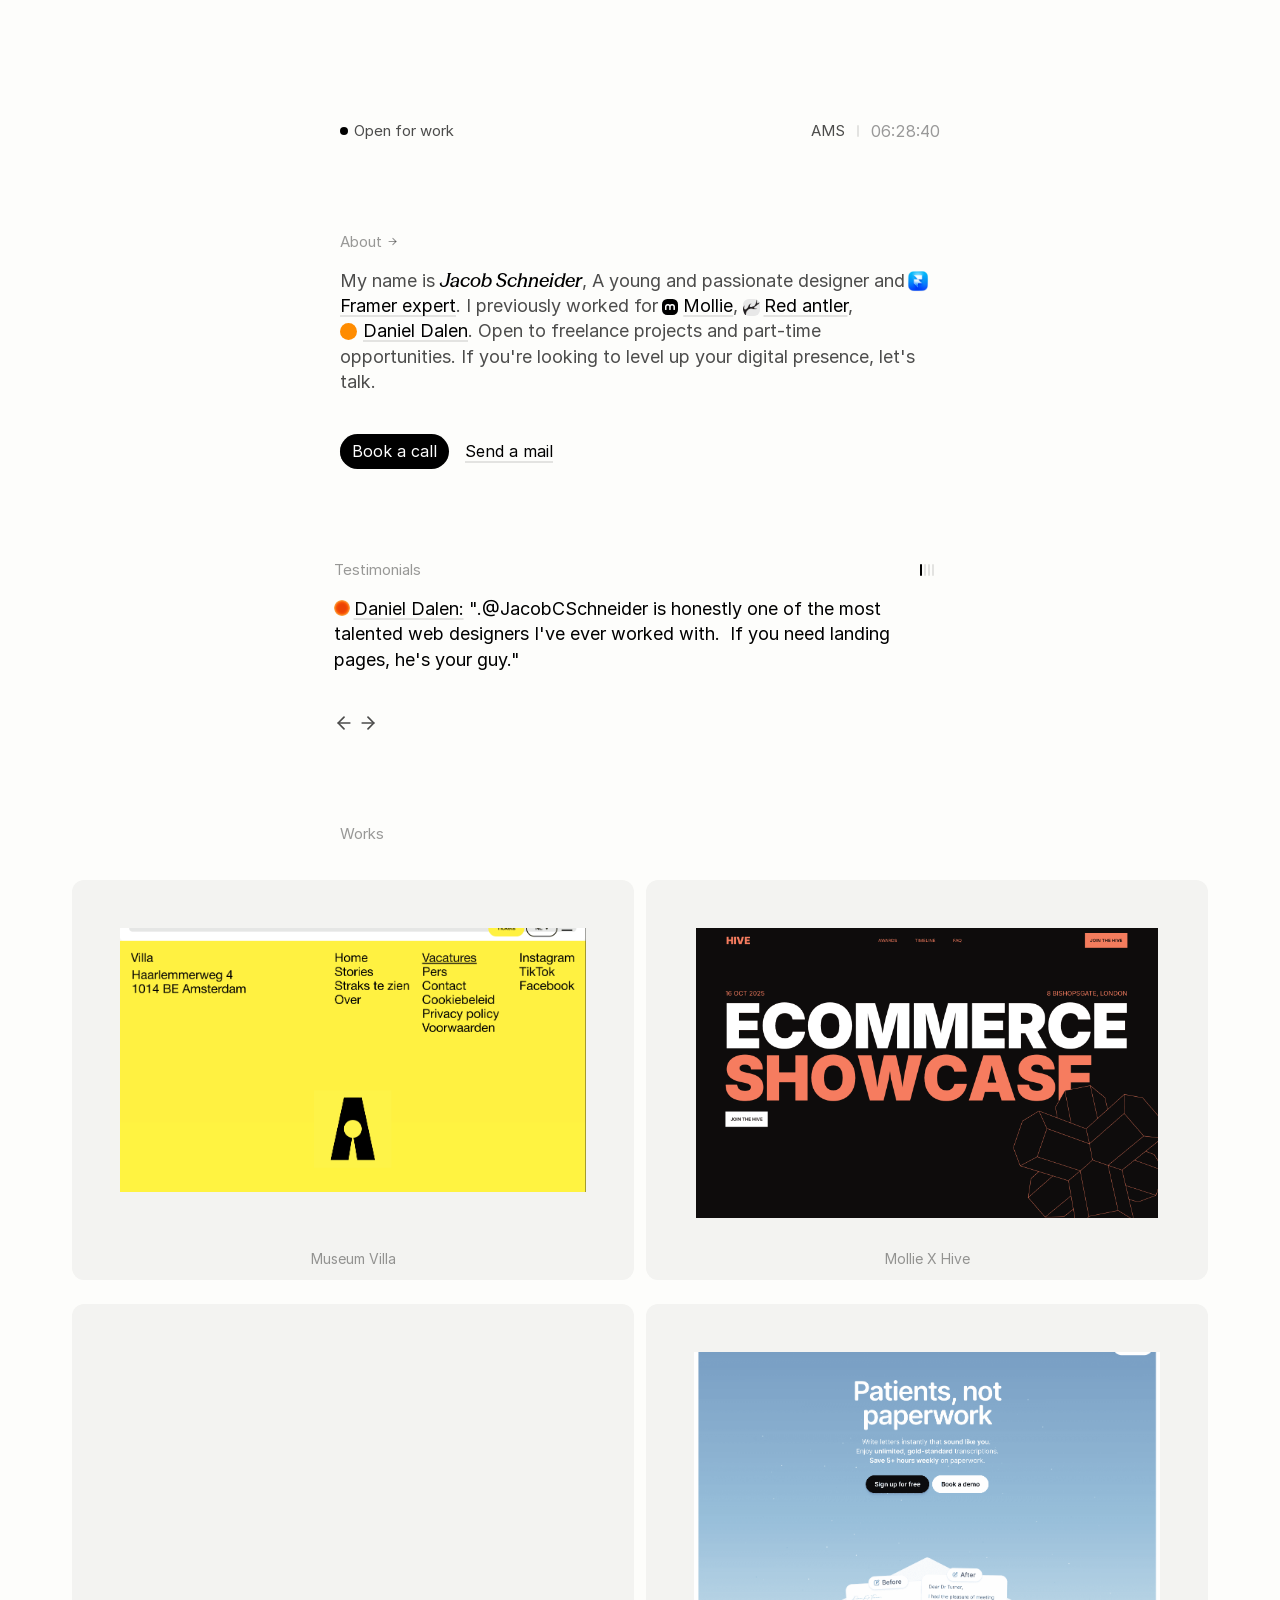
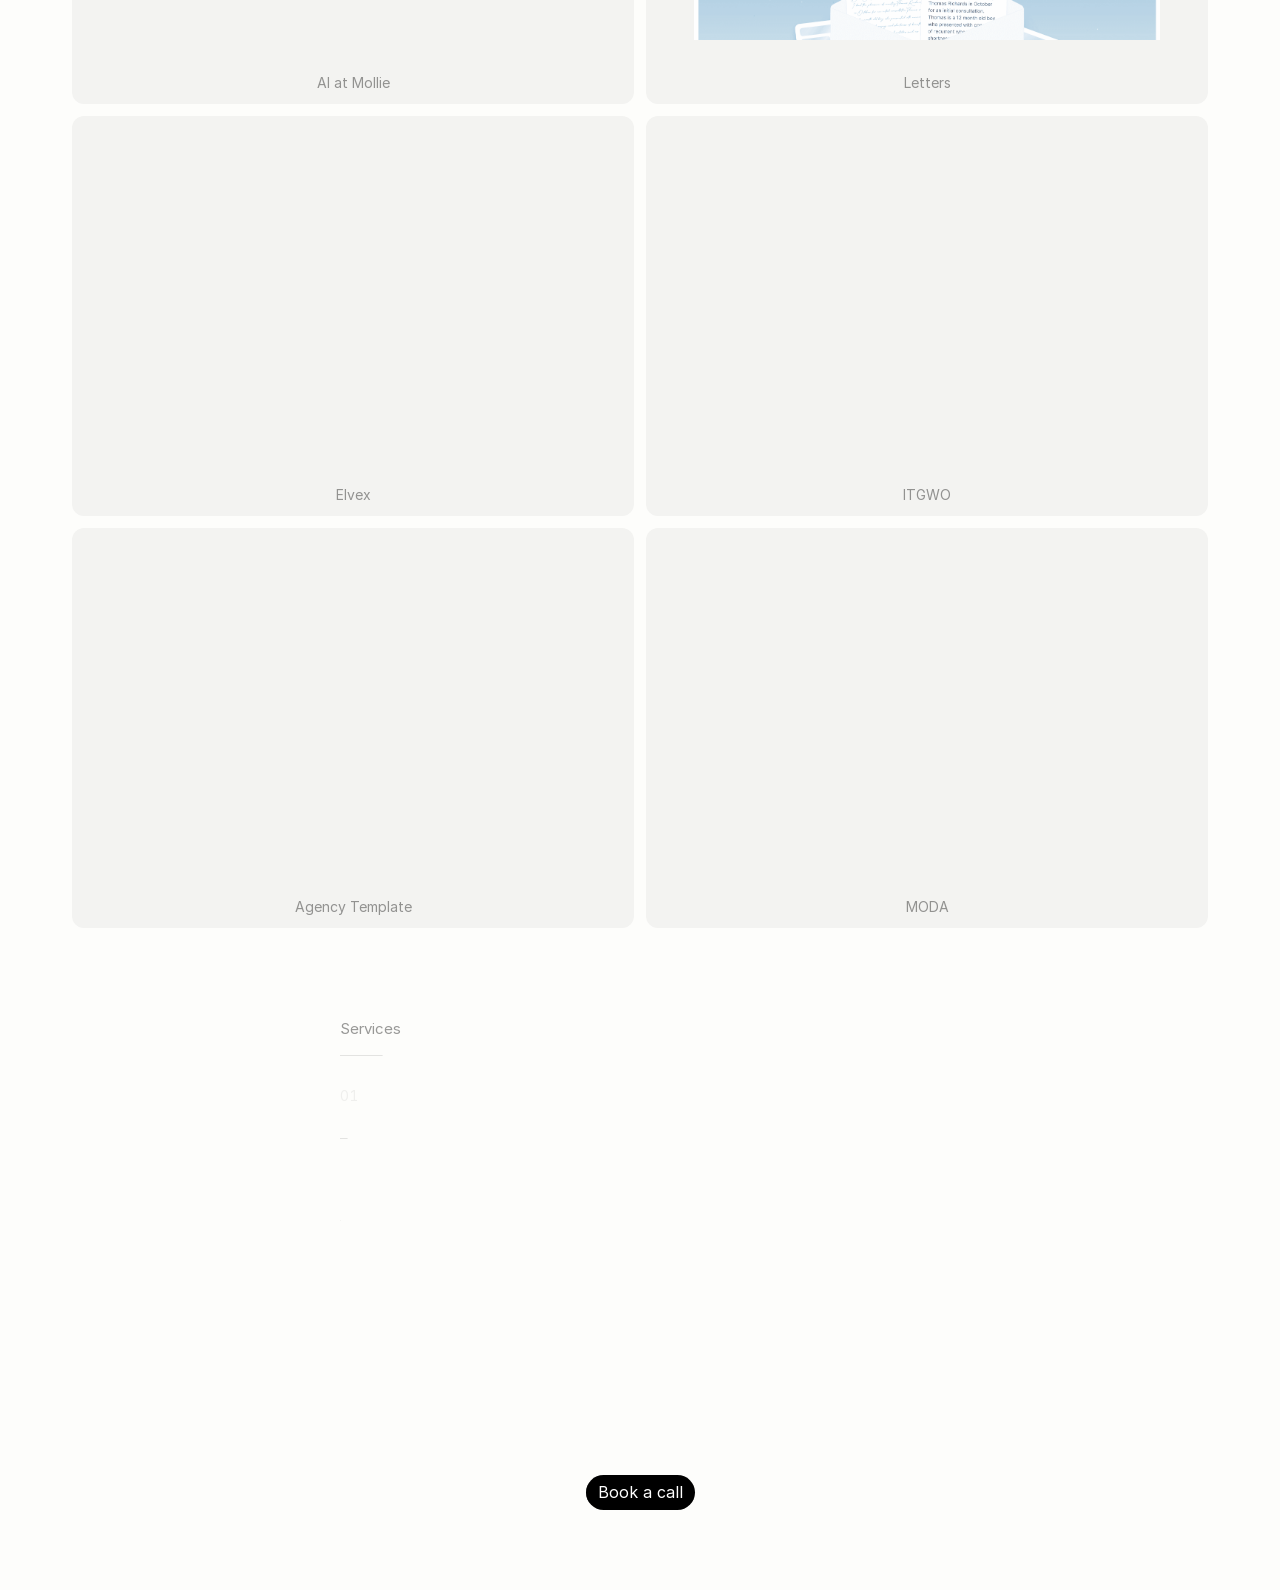
==== commit 94c0a2ce: "Glimm sweep page transition; light theme only - Page links no longer reload: the next page is fetche" ====
--- a/index.html
+++ b/index.html
@@ -23,17 +23,6 @@
 <link rel="preload" as="font" type="font/woff2" crossorigin href="assets/fonts/zmjM2ePSvHOZ43x5hgbOQjVZPRM.woff2">
 <link rel="stylesheet" href="styles.css">
 <script>
-  // Resolve the theme before first paint so it can't flash the wrong one.
-  (function () {
-    var ok = ['light', 'dark', 'paper'];
-    var t;
-    try { t = localStorage.getItem('theme'); } catch (e) {}
-    if (ok.indexOf(t) < 0) {
-      t = window.matchMedia && matchMedia('(prefers-color-scheme: dark)').matches ? 'dark' : 'light';
-    }
-    document.documentElement.setAttribute('data-theme', t);
-  })();
-
   // Hide the hero before first paint so the intro can't flash unanimated.
   // The failsafe reveals it anyway if the scripts fail to load.
   document.documentElement.classList.add('pre-anim');
@@ -61,11 +50,6 @@
         </div>
       </div>
       <div class="statusbar__side statusbar__side--end">
-        <div class="themes" id="themes" aria-label="Colour theme">
-          <button class="sw sw--light" type="button" data-theme-id="light" aria-label="Light theme"></button>
-          <button class="sw sw--dark" type="button" data-theme-id="dark" aria-label="Dark theme"></button>
-          <button class="sw sw--paper" type="button" data-theme-id="paper" aria-label="Paper theme"></button>
-        </div>
         <p class="statusbar__city">AMS</p>
       </div>
       <span class="statusbar__divider" aria-hidden="true"></span>
@@ -391,6 +375,12 @@
 </main>
 
 <script src="assets/js/gsap.min.js"></script>
+<script type="module">
+  // glimm's framework-agnostic core (glimm.dev, MIT), vendored. Module scripts
+  // run after script.js; the transition picks it up on the first click.
+  import * as glimm from './assets/js/glimm/index.js';
+  window.glimm = glimm;
+</script>
 <script src="script.js"></script>
 </body>
 </html>
--- a/styles.css
+++ b/styles.css
@@ -36,54 +36,8 @@
   --ease-in-out: cubic-bezier(0.77, 0, 0.175, 1);  /* moving on screen */
 }
 
-/* ── themes ──────────────────────────────────────────────
-   Set on <html> before first paint by the inline script in <head>; the button
-   left of AMS cycles through them and remembers the choice. Every theme only
-   restates these tokens — nothing else in the stylesheet is theme-aware.
-   --chip-bg stays light throughout because the Red Antler logo is baked dark
-   on light, and the Mollie plate stays dark because its glyph is white. */
-
-/* neutral near-black */
-:root[data-theme="dark"] {
-  --bg:        #0e0e0d;
-  --ink:       #f4f4f1;
-  --ink-70:    rgba(244, 244, 241, .7);
-  --ink-40:    rgba(244, 244, 241, .4);
-  --line:      #2d2d2a;
-  --card-bg:   #1a1a18;
-  --clock:     #6e6e69;
-  --veil:      rgba(14, 14, 13, .72);
-  --on-ink:    #0e0e0d;
-
-  color-scheme: dark;
-}
-
-/* warm cream, brown-black ink */
-:root[data-theme="paper"] {
-  --bg:        #f6f1e7;
-  --ink:       #2b2420;
-  --ink-70:    rgba(43, 36, 32, .72);
-  --ink-40:    rgba(43, 36, 32, .42);
-  --line:      #e2d9c9;
-  --card-bg:   #efe8da;
-  --clock:     #a39889;
-  --veil:      rgba(246, 241, 231, .74);
-  --on-ink:    #f6f1e7;
-  --chip-bg:   #e6ded0;
-}
-
-
-/* Components carry their own transitions (links, dots, arrows, buttons), so a
-   theme change would fade some things and snap others. This kills every
-   transition for the duration of the swap, so the whole page flips at once.
-   script.js adds it, forces a style flush, then removes it. */
-:root.theming,
-:root.theming *,
-:root.theming *::before,
-:root.theming *::after {
-  transition: none !important;
-  animation-duration: 0s !important;
-}
+/* --chip-bg stays light because the Red Antler logo is baked dark on
+   light, and the Mollie plate stays dark because its glyph is white. */
 
 /* ── base ────────────────────────────────────────────────── */
 *, *::before, *::after { box-sizing: border-box }
@@ -194,49 +148,6 @@
   white-space: nowrap;
 }
 
-/* Colour-theme swatches, sitting just left of AMS. Each one is simply that
-   theme's page colour. Hard-coded per theme on purpose — a swatch must show
-   its own theme, not the active one. The hairline keeps the pale ones visible
-   against a pale page. */
-.themes {
-  display: flex;
-  align-items: center;
-  gap: 4px;
-  margin-right: 8px;
-}
-
-.sw {
-  width: 12px;
-  height: 12px;
-  padding: 0;
-  border: 0;
-  border-radius: 50%;
-  cursor: pointer;
-  background: var(--sw-bg);
-  box-shadow: inset 0 0 0 1px rgba(128, 128, 128, .35);
-  transition: transform .18s var(--ease);
-}
-@media (hover: hover) and (pointer: fine) {
-  .sw:hover { transform: scale(1.18) }
-}
-.sw:focus-visible { outline: 2px solid var(--ink); outline-offset: 3px }
-
-/* the active one keeps a ring in the current theme's ink */
-.sw[aria-pressed="true"] {
-  box-shadow: inset 0 0 0 1px rgba(128, 128, 128, .35),
-              0 0 0 1.5px var(--bg),
-              0 0 0 3px var(--ink);
-}
-
-.sw--light    { --sw-bg: #fdfdfb }
-.sw--dark     { --sw-bg: #0e0e0d }
-.sw--paper    { --sw-bg: #f6f1e7 }
-
-@media (prefers-reduced-motion: reduce) {
-  .sw { transition: none }
-  .sw:hover { transform: none }
-}
-
 .statusbar__divider {
   width: 2px;
   height: 12px;
@@ -329,10 +240,6 @@
   background: var(--chip-bg);
   vertical-align: -3.7px;
 }
-
-/* Pure black would vanish into the dark page; this keeps the badge legible
-   while staying effectively black. */
-:root[data-theme="dark"] .mark--mollie { background: #1c1c1a }
 
 .mark--dalen {
   width: 17px;
@@ -802,6 +709,18 @@
   .card__expand { transition: none }
 }
 
+/* The page being left, frozen on top while the band wipes it away. The
+   mask is set per frame by script.js along the band's edge. */
+.page-old {
+  position: fixed;
+  inset: 0;
+  z-index: 998;
+  overflow: hidden;
+  pointer-events: none;
+}
+/* no stray clicks while the band is crossing */
+html.is-sweeping body { pointer-events: none }
+
 /* ═══════════════════════ about page ═══════════════════════ */
 /* Back link, mirroring the status line on the home page. */
 .back {
